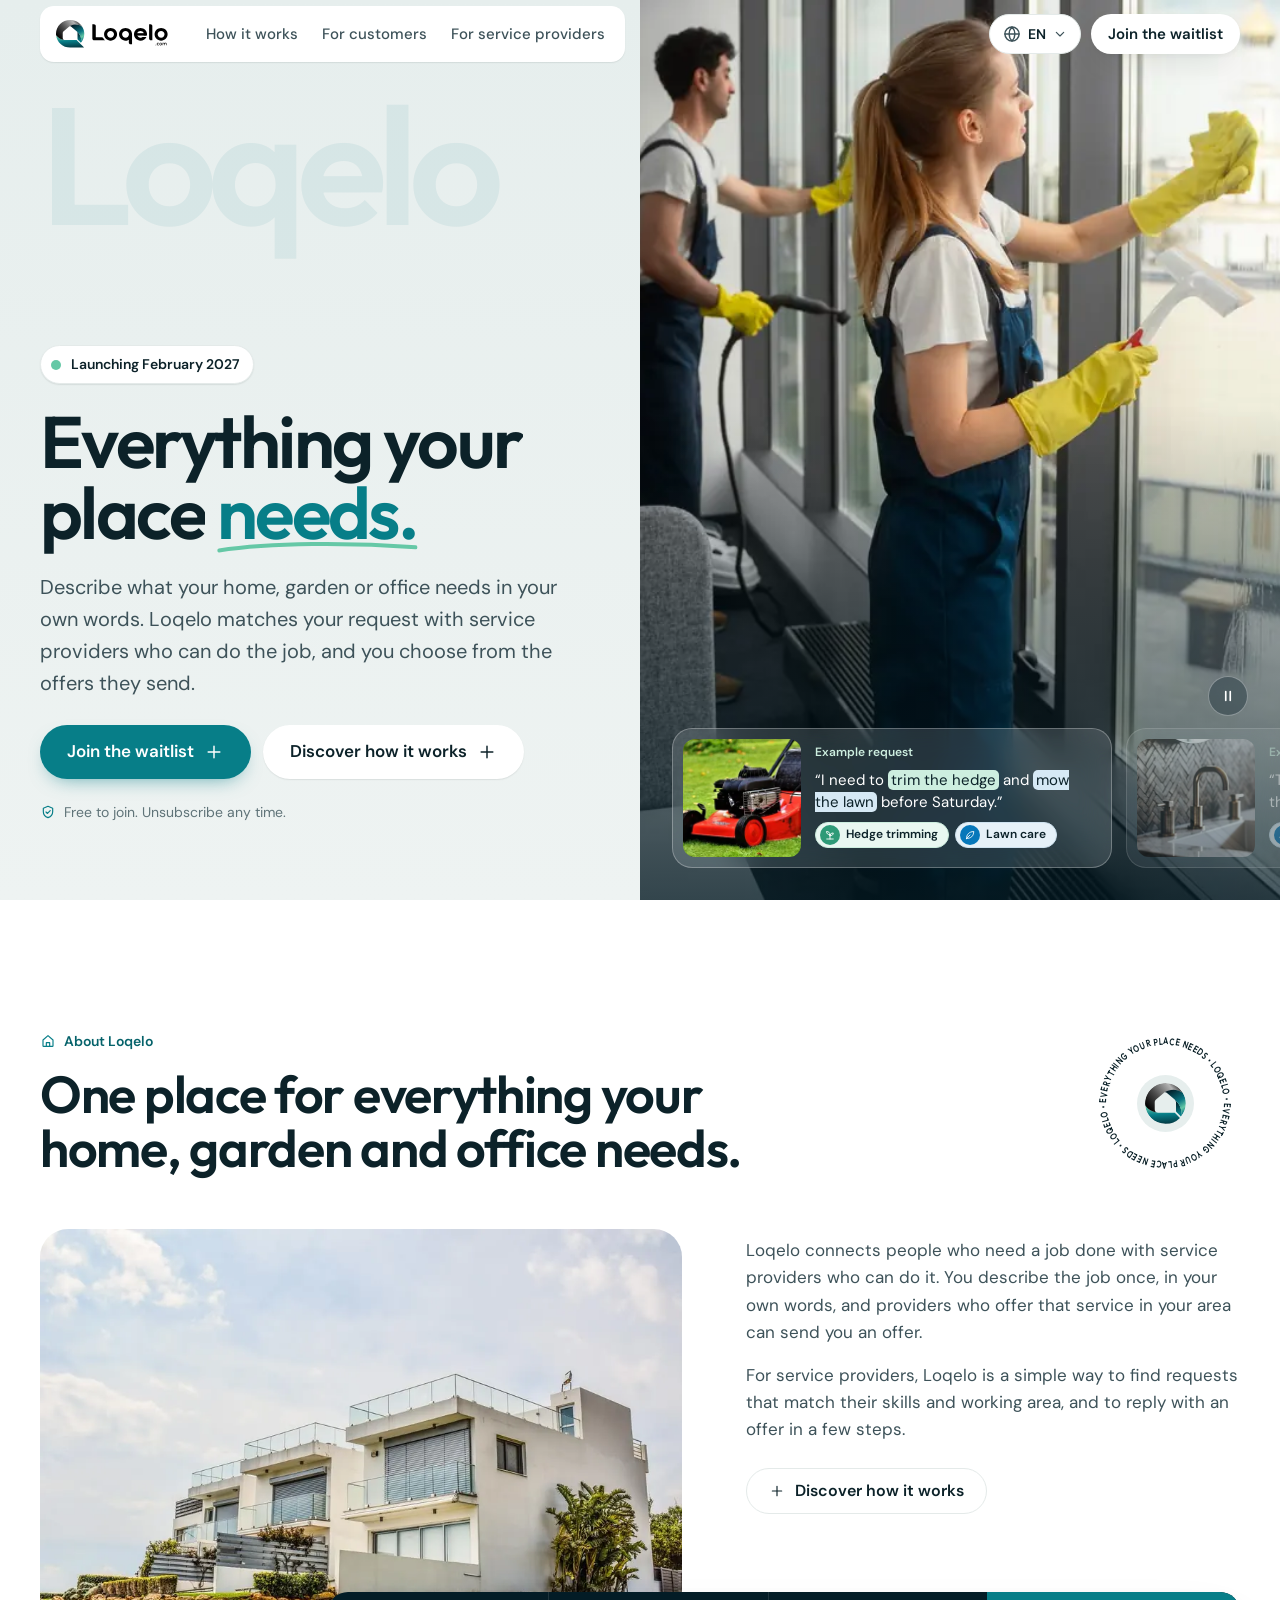
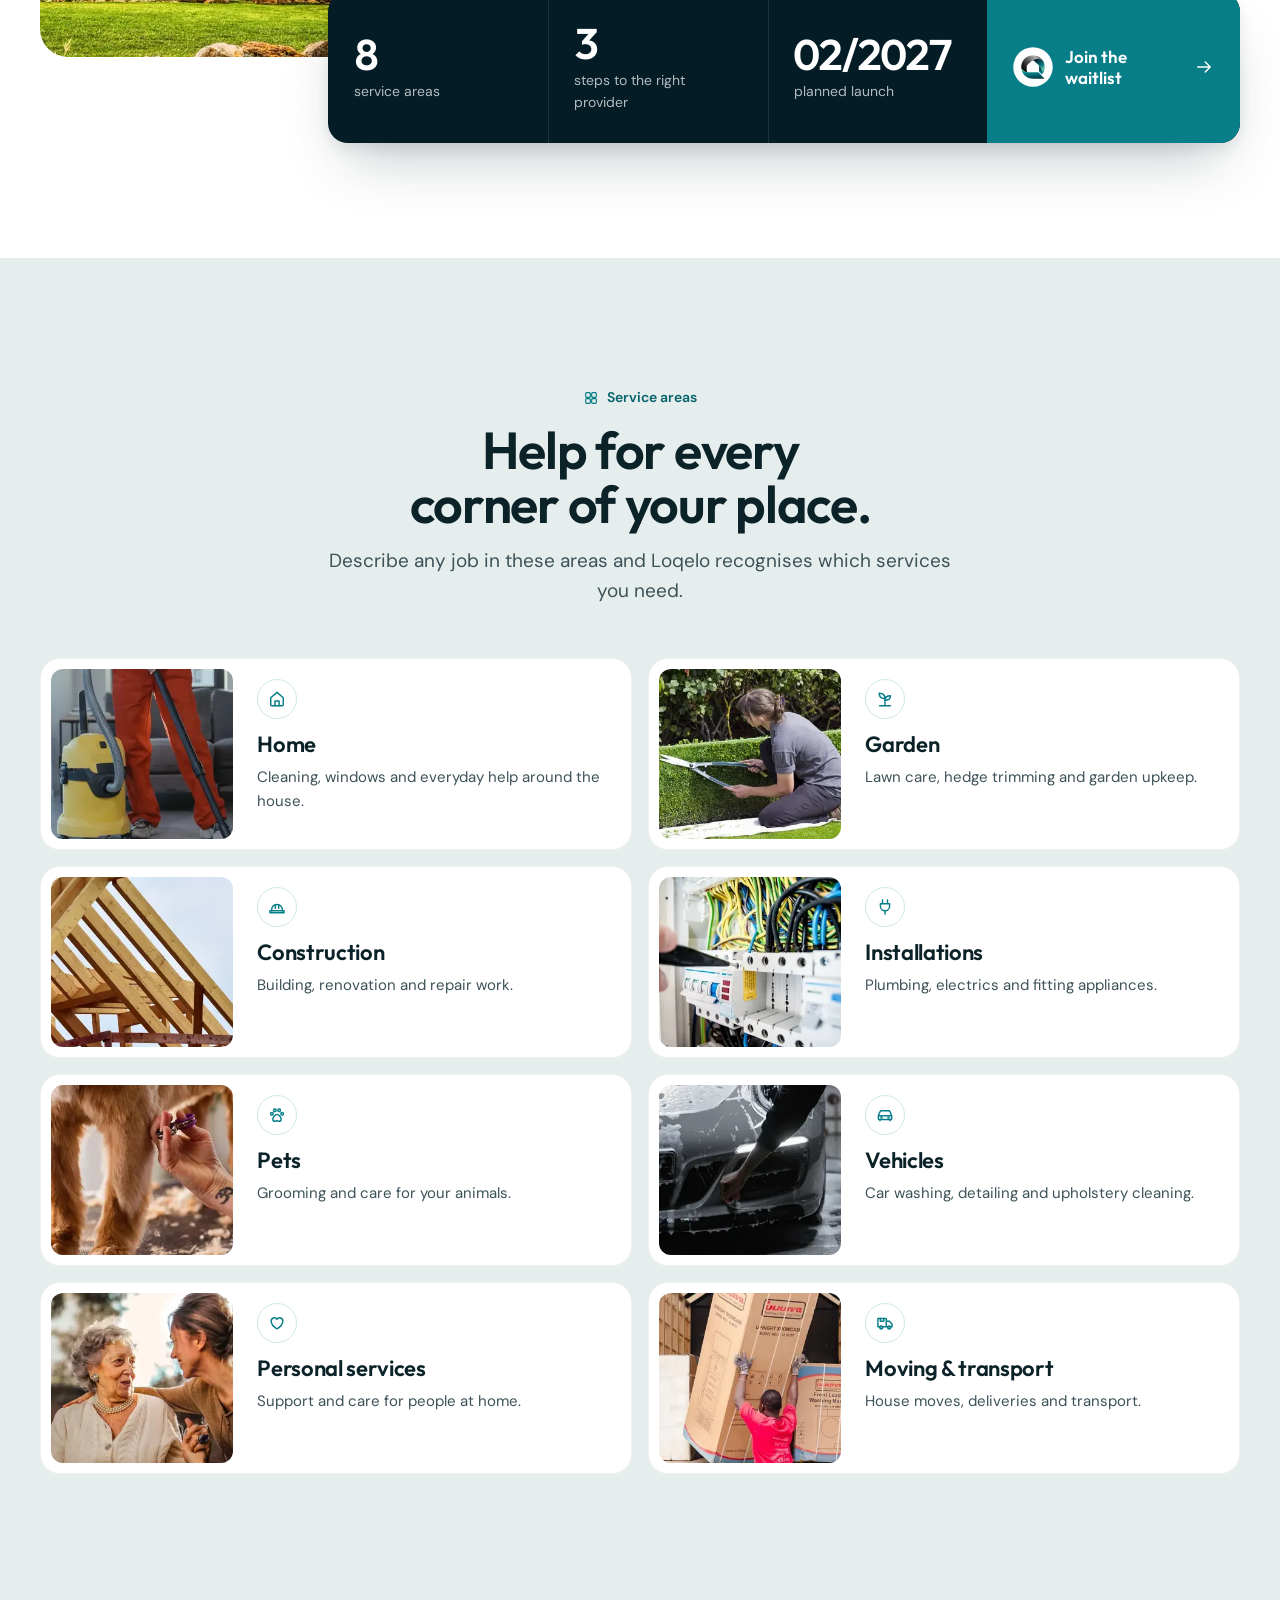
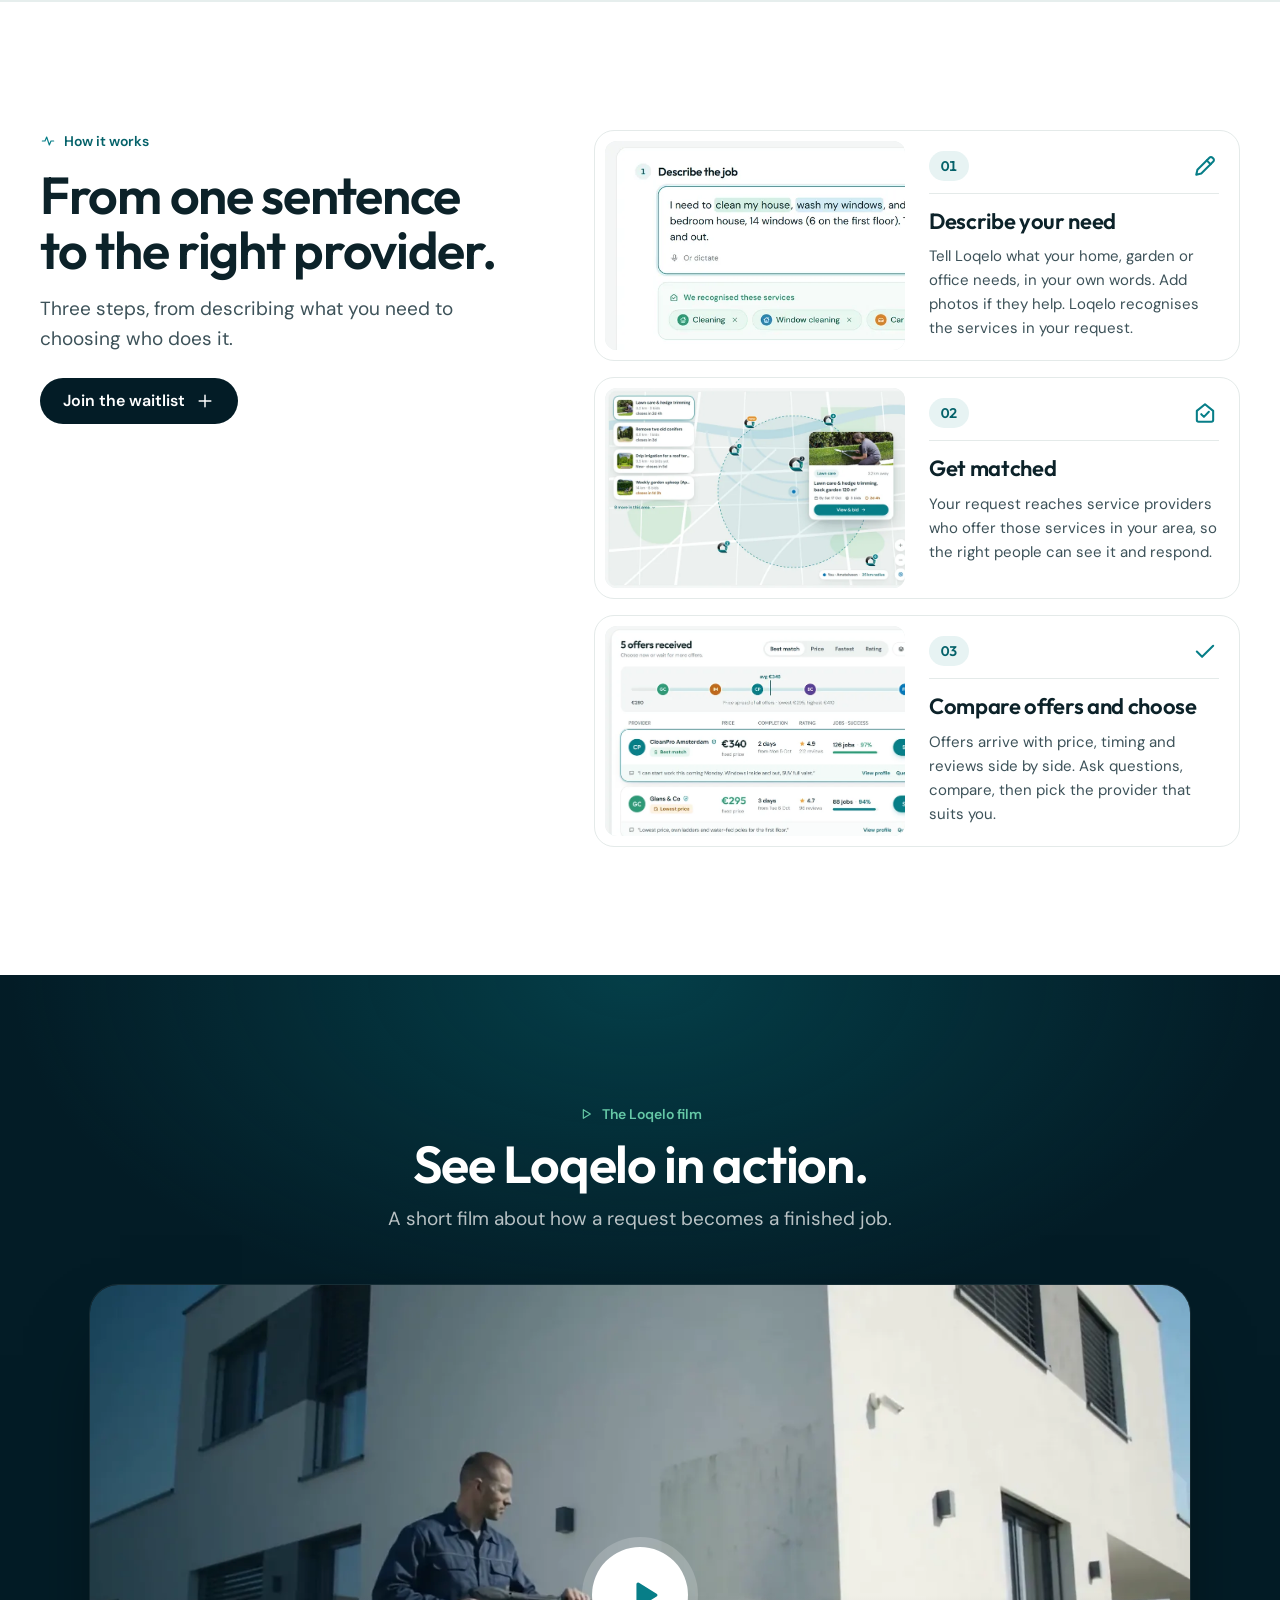
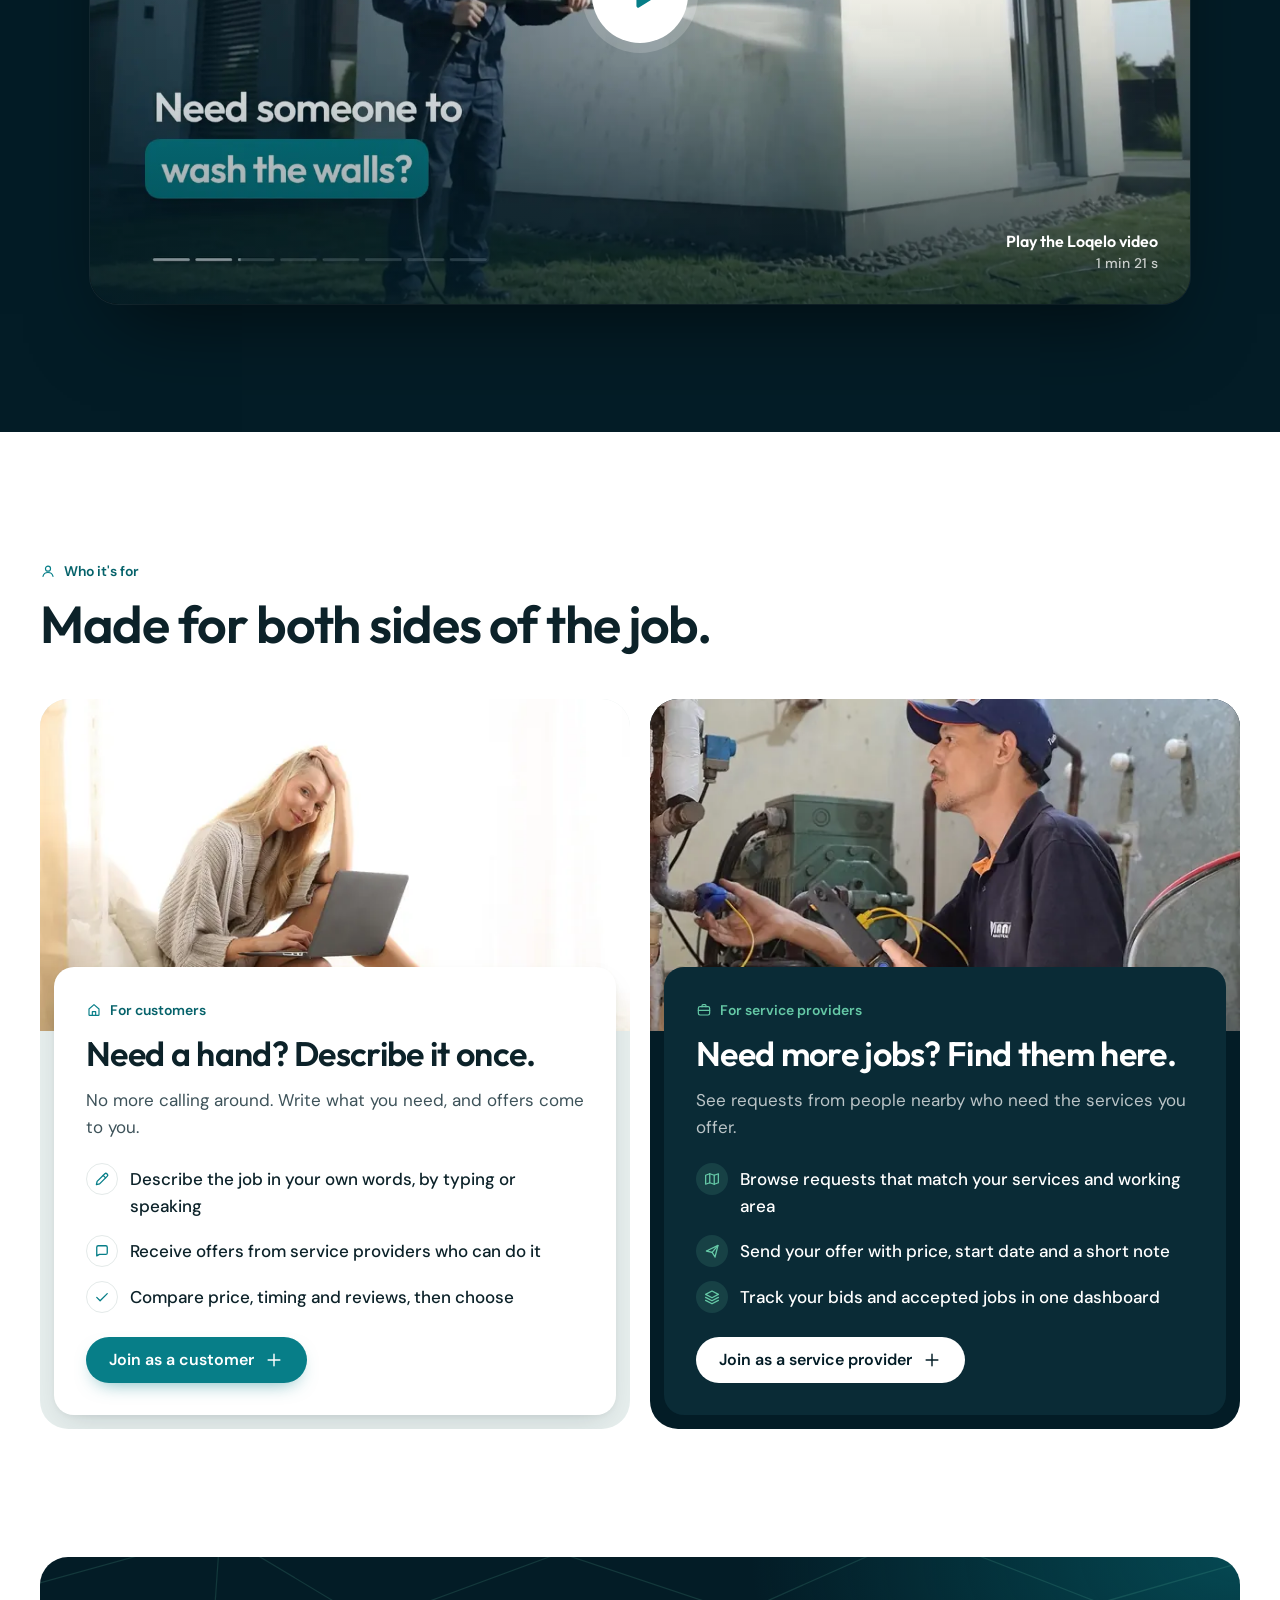
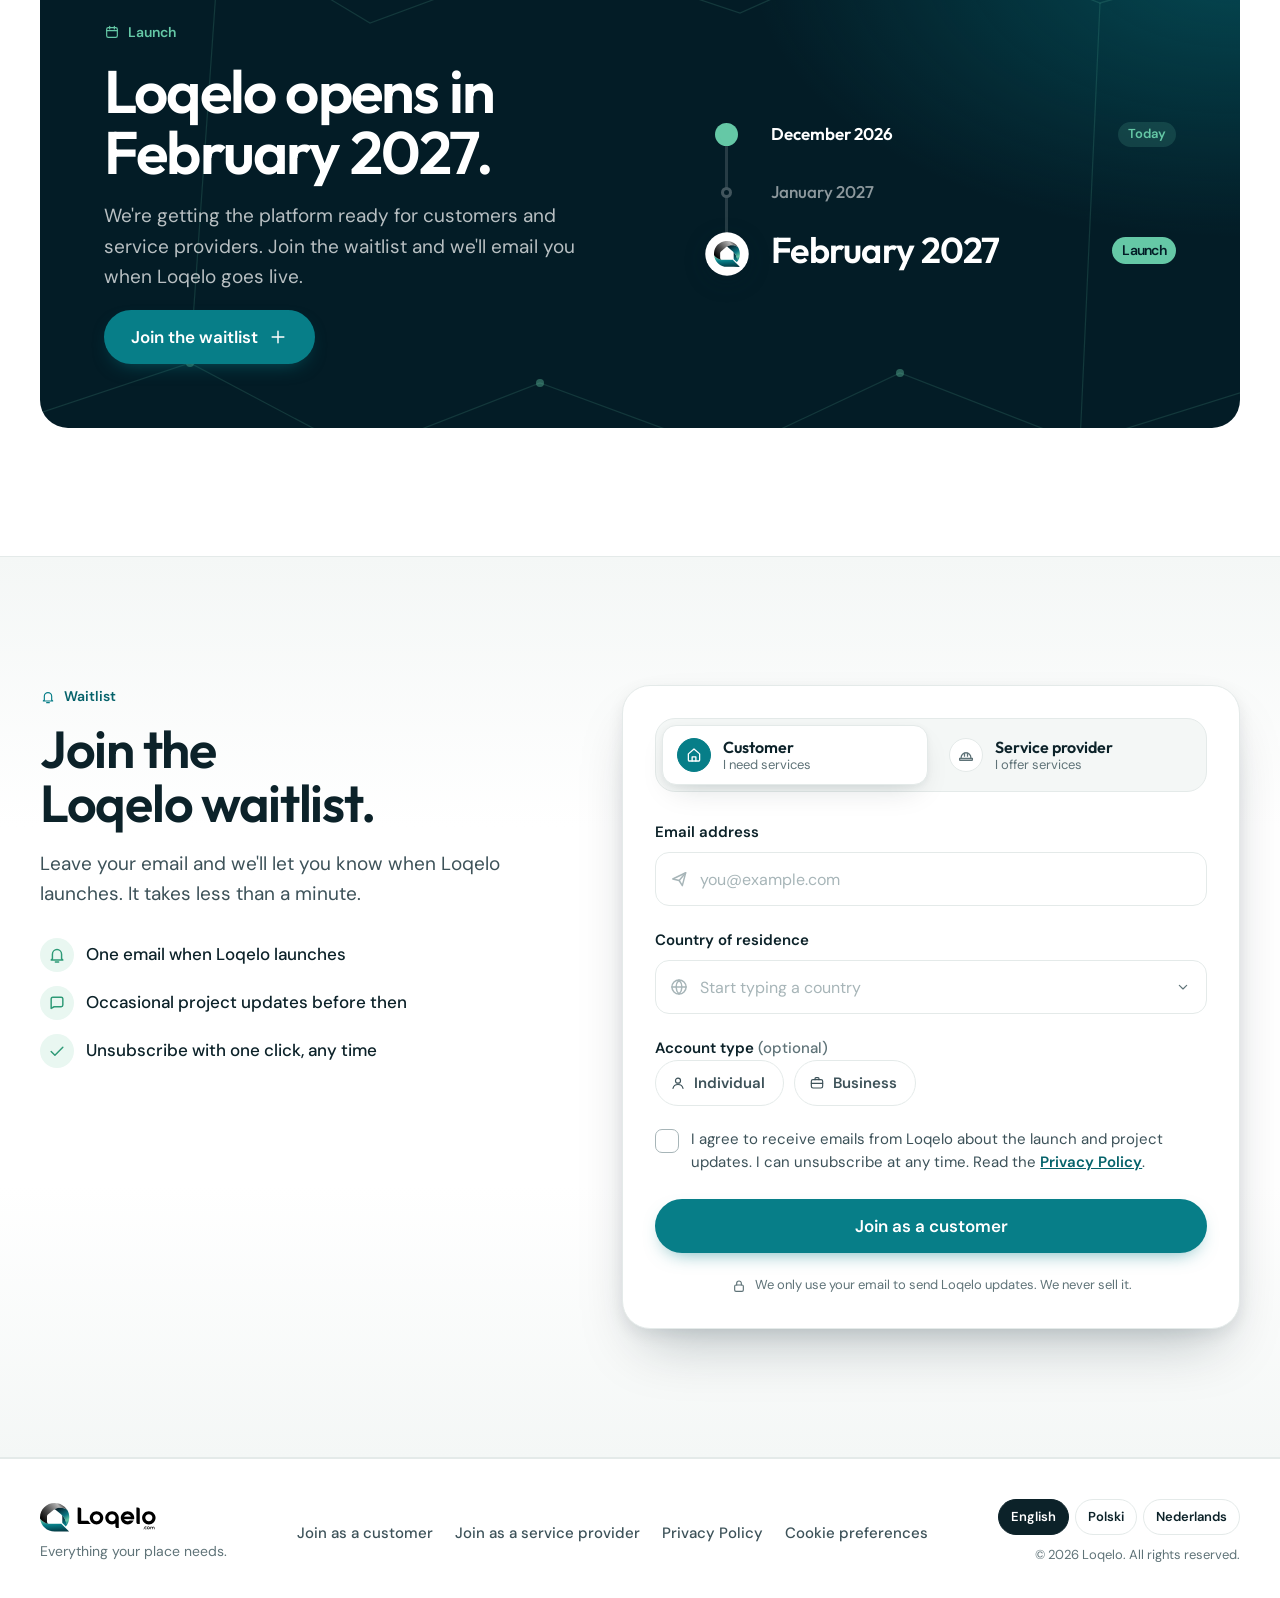
==== v2/index.html @ 809736ed "Add design version 2 (split hero, service cards, step cards) sharing the same form and i18n Co-Autho" ====
<!doctype html>
<html lang="en" dir="ltr" class="v2">
<head>
<meta charset="utf-8">
<meta name="viewport" content="width=device-width, initial-scale=1, viewport-fit=cover">
<title data-i18n="v2.metaTitle">Loqelo – Everything your place needs. Launching February 2027</title>
<meta name="description" content="Loqelo connects people who need services for their home, garden or office with service providers who can do the job. Join the waitlist for the February 2027 launch." data-i18n-attr="content:meta.description">
<link rel="canonical" href="https://loqelo.com/">
<!-- Alternative design (version 2). Remove this noindex line if this version becomes the homepage. -->
<meta name="robots" content="noindex">
<meta name="theme-color" content="#F4F7F6">

<meta property="og:type" content="website">
<meta property="og:site_name" content="Loqelo">
<meta property="og:url" content="https://loqelo.com/">
<meta property="og:title" content="Loqelo – Everything your place needs.">
<meta property="og:description" content="A platform connecting people with service providers for their home, garden and office. Launching February 2027. Join the waitlist.">
<meta property="og:image" content="https://loqelo.com/assets/img/og-image.jpg">
<meta property="og:image:width" content="1200">
<meta property="og:image:height" content="630">
<meta property="og:image:alt" content="Loqelo logo with the tagline Everything your place needs. Launching February 2027.">
<meta name="twitter:card" content="summary_large_image">

<link rel="icon" href="../favicon.ico" sizes="48x48">
<link rel="icon" href="../favicon.svg" type="image/svg+xml">
<link rel="apple-touch-icon" href="../apple-touch-icon.png">
<link rel="manifest" href="../site.webmanifest">

<link rel="preload" href="../assets/fonts/outfit-var.woff2" as="font" type="font/woff2" crossorigin>
<link rel="preload" href="../assets/fonts/dmsans-var.woff2" as="font" type="font/woff2" crossorigin>
<link rel="preload" as="image" href="../assets/img/v2-hero-700.webp" imagesrcset="../assets/img/v2-hero-700.webp 700w, ../assets/img/v2-hero-1100.webp 1100w" imagesizes="(min-width: 1024px) 50vw, 100vw">

<script>
/* Pick the language before first paint so visitors never see a flash of the wrong language. */
(function(){var s=['en','pl','nl'],l=null;try{var q=new URLSearchParams(location.search).get('lang');if(q&&s.indexOf(q)>-1)l=q;if(!l)l=localStorage.getItem('loqelo_lang');}catch(e){}
if(!l||s.indexOf(l)<0){var n=(navigator.languages||[navigator.language||'en']);for(var i=0;i<n.length;i++){var c=(n[i]||'').slice(0,2).toLowerCase();if(s.indexOf(c)>-1){l=c;break;}}}
l=l||'en';document.documentElement.lang=l;document.documentElement.setAttribute('data-lang',l);if(l!=='en')document.documentElement.classList.add('i18n-pending');
document.documentElement.classList.add('js');})();
</script>
<script src="../config.js"></script>
<script>window.LOQELO_CONFIG.base = "../"; window.LOQELO_CONFIG.endpoint = "../api/subscribe.php";</script>
<link rel="stylesheet" href="../assets/css/styles.css">
<link rel="stylesheet" href="../assets/css/v2.css">
<script type="application/ld+json">
{"@context":"https://schema.org","@type":"Organization","name":"Loqelo","url":"https://loqelo.com/","logo":"https://loqelo.com/icon-512.png","slogan":"Everything your place needs."}
</script>
</head>
<body>
<a class="skip" href="#main" data-i18n="a11y.skip">Skip to content</a>

<header class="hdr" id="top">
  <div class="wrap hdr__in">
    <div class="hdr__pill">
    <a aria-label="Loqelo home" class="hdr__logo" href="#top" data-i18n-attr="aria-label:a11y.home">
      <img src="../assets/img/loqelo-logo.svg" width="132" height="34" alt="Loqelo">
    </a>
    <nav class="hdr__nav" aria-label="Main">
      <a href="#how" data-i18n="nav.how">How it works</a>
      <a href="#customers" data-i18n="nav.customers">For customers</a>
      <a href="#providers" data-i18n="nav.providers">For service providers</a>
    </nav>
    </div>
    <div class="hdr__end">
      <div class="lang" data-lang-picker>
        <button aria-label="Language" class="lang__btn" type="button" aria-haspopup="listbox" aria-expanded="false" data-i18n-attr="aria-label:a11y.language">
          <svg class="ic" aria-hidden="true"><use href="#i-globe"/></svg><span class="lang__cur">EN</span><svg class="ic ic--s" aria-hidden="true"><use href="#i-chevDown"/></svg>
        </button>
        <ul class="lang__list" role="listbox" hidden></ul>
      </div>
      <a class="btn btn--primary btn--sm hdr__cta" href="#waitlist" data-cta="header" data-i18n="nav.join">Join the waitlist</a>
      <button aria-label="Open menu" class="hdr__burger" type="button" aria-expanded="false" aria-controls="mnav" data-i18n-attr="aria-label:a11y.menuOpen">
        <span></span><span></span>
      </button>
    </div>
  </div>
  <div class="mnav" id="mnav" hidden>
    <nav class="wrap mnav__in" aria-label="Mobile">
      <a href="#how" data-i18n="nav.how">How it works</a>
      <a href="#customers" data-i18n="nav.customers">For customers</a>
      <a href="#providers" data-i18n="nav.providers">For service providers</a>
      <div class="mnav__lang" data-lang-inline></div>
      <a class="btn btn--primary btn--block" href="#waitlist" data-cta="mobile_menu" data-i18n="nav.join">Join the waitlist</a>
    </nav>
  </div>
</header>


<main id="main">

<!-- ============ HERO (split) ============ -->
<section class="v2hero hero" aria-labelledby="hero-title">
  <div class="v2hero__left">
    <p class="v2hero__mark" aria-hidden="true">Loqelo</p>
    <div class="v2hero__copy hero__copy">
      <p class="badge"><span class="badge__dot" aria-hidden="true"></span><span data-i18n="hero.badge">Launching February 2027</span></p>
      <h1 class="hero__title v2hero__title" id="hero-title"><span data-i18n="hero.titleA">Everything your place</span> <span class="hero__accent"><span data-i18n="hero.titleB">needs.</span><svg class="swash" viewBox="0 0 300 18" preserveAspectRatio="none" aria-hidden="true"><path d="M3 13 C 80 3, 200 3, 297 9"/></svg></span></h1>
      <p class="hero__lead" data-i18n="hero.lead">Describe what your home, garden or office needs in your own words. Loqelo matches your request with service providers who can do the job, and you choose from the offers they send.</p>
      <div class="hero__ctas">
        <a class="btn btn--primary btn--lg" href="#waitlist" data-cta="hero"><span data-i18n="hero.ctaPrimary">Join the waitlist</span><svg class="ic" aria-hidden="true"><use href="#i-plus"/></svg></a>
        <a class="btn btn--white btn--lg" href="#how" data-cta="hero_how"><span data-i18n="hero.ctaSecondary">Discover how it works</span><svg class="ic" aria-hidden="true"><use href="#i-plus"/></svg></a>
      </div>
      <p class="hero__note"><svg class="ic ic--s" aria-hidden="true"><use href="#i-shield"/></svg><span data-i18n="hero.note">Free to join. Unsubscribe any time.</span></p>
    </div>
  </div>
  <div class="v2hero__right">
    <img class="v2hero__photo" src="../assets/img/v2-hero-700.webp" srcset="../assets/img/v2-hero-700.webp 700w, ../assets/img/v2-hero-1100.webp 1100w" sizes="(min-width: 1024px) 50vw, 100vw" width="1100" height="1200" alt="Two service providers cleaning large office windows" data-i18n-attr="alt:hero.photoAlt" fetchpriority="high">
    <div aria-label="Example request" class="v2strip" data-strip aria-roledescription="carousel" data-i18n-attr="aria-label:v2.exampleLabel">
      <div class="v2strip__track" aria-live="off"></div>
    </div>
  </div>
</section>

<!-- ============ ABOUT ============ -->
<section class="v2about" aria-labelledby="about-title">
  <div class="wrap">
    <div class="v2about__head">
      <div>
        <p class="tag"><svg class="ic ic--s" aria-hidden="true"><use href="#i-house"/></svg><span data-i18n="v2.aboutTag">About Loqelo</span></p>
        <h2 class="h2" id="about-title" data-i18n="v2.aboutTitle">One place for everything your home, garden and office needs.</h2>
      </div>
      <div class="seal" aria-hidden="true">
        <svg class="seal__ring" viewBox="0 0 200 200"><defs><path id="sealPath" d="M100,100 m-78,0 a78,78 0 1,1 156,0 a78,78 0 1,1 -156,0"/></defs><text><textPath href="#sealPath" class="seal__text" data-seal></textPath></text></svg>
        <img class="seal__mark" src="../assets/img/loqelo-icon.svg" width="64" height="64" alt="">
      </div>
    </div>
    <div class="v2about__grid">
      <figure class="v2about__photo">
        <img src="../assets/img/v2-house-600.webp" srcset="../assets/img/v2-house-600.webp 600w, ../assets/img/v2-house-900.webp 900w" sizes="(min-width: 1024px) 640px, 92vw" width="900" height="600" loading="lazy" decoding="async" alt="A modern white house with a large green lawn" data-i18n-attr="alt:v2.photoAlt">
      </figure>
      <div class="v2about__text">
        <p data-i18n="v2.aboutP1">Loqelo connects people who need a job done with service providers who can do it. You describe the job once, in your own words, and providers who offer that service in your area can send you an offer.</p>
        <p data-i18n="v2.aboutP2">For service providers, Loqelo is a simple way to find requests that match their skills and working area, and to reply with an offer in a few steps.</p>
        <a class="btn btn--outline" href="#how" data-cta="about_how"><svg class="ic ic--s" aria-hidden="true"><use href="#i-plus"/></svg><span data-i18n="hero.ctaSecondary">Discover how it works</span></a>
      </div>
      <div class="facts">
        <div class="fact"><p class="fact__n" data-i18n="v2.f1n">8</p><p class="fact__l" data-i18n="v2.f1">service areas</p></div>
        <div class="fact"><p class="fact__n" data-i18n="v2.f2n">3</p><p class="fact__l" data-i18n="v2.f2">steps to the right provider</p></div>
        <div class="fact"><p class="fact__n" data-i18n="v2.f3n">02/2027</p><p class="fact__l" data-i18n="v2.f3">planned launch</p></div>
        <a class="fact fact--cta" href="#waitlist" data-cta="facts"><img src="../assets/img/pin.svg" width="40" height="40" alt=""><span data-i18n="v2.fCta">Join the waitlist</span><svg class="ic" aria-hidden="true"><use href="#i-arrowRight"/></svg></a>
      </div>
    </div>
  </div>
</section>

<!-- ============ SERVICE AREAS ============ -->
<section class="v2svc" aria-labelledby="svc-title">
  <div class="wrap">
    <div class="v2svc__head">
      <p class="tag"><svg class="ic ic--s" aria-hidden="true"><use href="#i-grid"/></svg><span data-i18n="v2.svcTag">Service areas</span></p>
      <h2 class="h2" id="svc-title" data-i18n="v2.svcTitle">Help for every corner of your place.</h2>
      <p class="lead" data-i18n="v2.svcLead">Describe any job in these areas and Loqelo recognises which services you need.</p>
    </div>
    <ul class="v2svc__grid" role="list">
      <li class="svccard"><img src="../assets/img/cat-home-300.webp" width="300" height="378" loading="lazy" decoding="async" alt=""><div class="svccard__body"><span class="svccard__ic"><svg class="ic" aria-hidden="true"><use href="#i-house"/></svg></span><h3 class="h3" data-i18n="cats.home">Home</h3><p data-i18n="v2.svc.home">Cleaning, windows and everyday help around the house.</p></div></li>
      <li class="svccard"><img src="../assets/img/cat-garden-300.webp" width="300" height="378" loading="lazy" decoding="async" alt=""><div class="svccard__body"><span class="svccard__ic"><svg class="ic" aria-hidden="true"><use href="#i-sprout"/></svg></span><h3 class="h3" data-i18n="cats.garden">Garden</h3><p data-i18n="v2.svc.garden">Lawn care, hedge trimming and garden upkeep.</p></div></li>
      <li class="svccard"><img src="../assets/img/cat-build-300.webp" width="300" height="378" loading="lazy" decoding="async" alt=""><div class="svccard__body"><span class="svccard__ic"><svg class="ic" aria-hidden="true"><use href="#i-helmet"/></svg></span><h3 class="h3" data-i18n="cats.construction">Construction</h3><p data-i18n="v2.svc.construction">Building, renovation and repair work.</p></div></li>
      <li class="svccard"><img src="../assets/img/cat-inst-300.webp" width="300" height="378" loading="lazy" decoding="async" alt=""><div class="svccard__body"><span class="svccard__ic"><svg class="ic" aria-hidden="true"><use href="#i-plug"/></svg></span><h3 class="h3" data-i18n="cats.installations">Installations</h3><p data-i18n="v2.svc.installations">Plumbing, electrics and fitting appliances.</p></div></li>
      <li class="svccard"><img src="../assets/img/cat-pets-300.webp" width="300" height="378" loading="lazy" decoding="async" alt=""><div class="svccard__body"><span class="svccard__ic"><svg class="ic" aria-hidden="true"><use href="#i-paw"/></svg></span><h3 class="h3" data-i18n="cats.pets">Pets</h3><p data-i18n="v2.svc.pets">Grooming and care for your animals.</p></div></li>
      <li class="svccard"><img src="../assets/img/cat-vehicles-300.webp" width="300" height="378" loading="lazy" decoding="async" alt=""><div class="svccard__body"><span class="svccard__ic"><svg class="ic" aria-hidden="true"><use href="#i-car"/></svg></span><h3 class="h3" data-i18n="cats.vehicles">Vehicles</h3><p data-i18n="v2.svc.vehicles">Car washing, detailing and upholstery cleaning.</p></div></li>
      <li class="svccard"><img src="../assets/img/cat-care-300.webp" width="300" height="378" loading="lazy" decoding="async" alt=""><div class="svccard__body"><span class="svccard__ic"><svg class="ic" aria-hidden="true"><use href="#i-care"/></svg></span><h3 class="h3" data-i18n="cats.personal">Personal services</h3><p data-i18n="v2.svc.personal">Support and care for people at home.</p></div></li>
      <li class="svccard"><img src="../assets/img/cat-moving-300.webp" width="300" height="378" loading="lazy" decoding="async" alt=""><div class="svccard__body"><span class="svccard__ic"><svg class="ic" aria-hidden="true"><use href="#i-boxtruck"/></svg></span><h3 class="h3" data-i18n="cats.moving">Moving &amp; transport</h3><p data-i18n="v2.svc.moving">House moves, deliveries and transport.</p></div></li>
    </ul>
  </div>
</section>

<!-- ============ HOW IT WORKS ============ -->
<section class="v2how" id="how" aria-labelledby="how-title">
  <div class="wrap v2how__grid">
    <div class="v2how__intro">
      <p class="tag"><svg class="ic ic--s" aria-hidden="true"><use href="#i-activity"/></svg><span data-i18n="v2.howTag">How it works</span></p>
      <h2 class="h2" id="how-title" data-i18n="how.title">From one sentence to the right provider.</h2>
      <p class="lead" data-i18n="how.lead">Three steps, from describing what you need to choosing who does it.</p>
      <a class="btn btn--dark" href="#waitlist" data-cta="how"><span data-i18n="nav.join">Join the waitlist</span><svg class="ic" aria-hidden="true"><use href="#i-plus"/></svg></a>
    </div>
    <ol class="v2steps" role="list">
      <li class="v2step">
        <figure class="v2step__shot"><img src="../assets/img/step-describe-800.webp" width="800" height="346" loading="lazy" decoding="async" alt="Loqelo job form with a typed request and the recognised services: cleaning, window cleaning and car washing" data-i18n-attr="alt:how.s1alt"></figure>
        <div class="v2step__body">
          <div class="v2step__top"><span class="v2step__num" aria-hidden="true">01</span><svg class="ic v2step__ic" aria-hidden="true"><use href="#i-edit"/></svg></div>
          <h3 class="h3"><span class="vh"><span data-i18n="how.stepLabel">Step</span> 1: </span><span data-i18n="how.s1t">Describe your need</span></h3>
          <p data-i18n="how.s1d">Tell Loqelo what your home, garden or office needs, in your own words. Add photos if they help. Loqelo recognises the services in your request.</p>
        </div>
      </li>
      <li class="v2step">
        <figure class="v2step__shot"><img src="../assets/img/step-match-800.webp" width="800" height="508" loading="lazy" decoding="async" alt="Loqelo provider view with a map of nearby requests matching their services" data-i18n-attr="alt:how.s2alt"></figure>
        <div class="v2step__body">
          <div class="v2step__top"><span class="v2step__num" aria-hidden="true">02</span><svg class="ic v2step__ic" aria-hidden="true"><use href="#i-match"/></svg></div>
          <h3 class="h3"><span class="vh"><span data-i18n="how.stepLabel">Step</span> 2: </span><span data-i18n="how.s2t">Get matched</span></h3>
          <p data-i18n="how.s2d">Your request reaches service providers who offer those services in your area, so the right people can see it and respond.</p>
        </div>
      </li>
      <li class="v2step">
        <figure class="v2step__shot"><img src="../assets/img/step-offers-800.webp" width="800" height="497" loading="lazy" decoding="async" alt="Loqelo offers screen comparing five offers with a price range chart" data-i18n-attr="alt:how.s3alt"></figure>
        <div class="v2step__body">
          <div class="v2step__top"><span class="v2step__num" aria-hidden="true">03</span><svg class="ic v2step__ic" aria-hidden="true"><use href="#i-check"/></svg></div>
          <h3 class="h3"><span class="vh"><span data-i18n="how.stepLabel">Step</span> 3: </span><span data-i18n="how.s3t">Compare offers and choose</span></h3>
          <p data-i18n="how.s3d">Offers arrive with price, timing and reviews side by side. Ask questions, compare, then pick the provider that suits you.</p>
        </div>
      </li>
    </ol>
  </div>
</section>

<!-- ============ FILM ============ -->
<section class="v2film film" id="film" aria-labelledby="film-title">
  <div class="wrap film__in">
    <div class="film__head">
      <p class="tag tag--light"><svg class="ic ic--s" aria-hidden="true"><use href="#i-play"/></svg><span data-i18n="v2.filmTag">The Loqelo film</span></p>
      <h2 class="h2" id="film-title" data-i18n="video.title">See Loqelo in action.</h2>
      <p class="lead" data-i18n="video.lead">A short film about how a request becomes a finished job.</p>
    </div>
    <div class="player" data-player>
      <img class="player__poster" src="../assets/video/poster-800.webp" srcset="../assets/video/poster-800.webp 800w, ../assets/video/poster-1600.webp 1600w" sizes="(min-width: 1200px) 1100px, 94vw" width="1600" height="900" loading="lazy" decoding="async" alt="A man pressure-washing the wall of a modern house, with the caption: Need someone to wash the walls?" data-i18n-attr="alt:video.posterAlt">
      <button class="player__play" type="button">
        <span class="player__btn"><svg viewBox="0 0 24 24" aria-hidden="true"><path d="M8 5.5v13a1 1 0 0 0 1.5.86l10.5-6.5a1 1 0 0 0 0-1.72L9.5 4.64A1 1 0 0 0 8 5.5z"/></svg></span>
        <span class="player__meta"><span data-i18n="video.play">Play the Loqelo video</span><span class="player__dur" data-i18n="video.duration">1 min 21 s</span></span>
      </button>
    </div>
  </div>
</section>

<!-- ============ AUDIENCES ============ -->
<section class="v2aud" aria-labelledby="aud-title">
  <div class="wrap">
    <div class="v2aud__head">
      <p class="tag"><svg class="ic ic--s" aria-hidden="true"><use href="#i-user"/></svg><span data-i18n="v2.audTag">Who it's for</span></p>
      <h2 class="h2" id="aud-title" data-i18n="v2.audTitle">Made for both sides of the job.</h2>
    </div>
    <div class="v2aud__grid">
      <article class="audcard" id="customers" aria-labelledby="cust-title">
        <figure class="audcard__photo"><img src="../assets/img/v2-cust-640.webp" srcset="../assets/img/v2-cust-640.webp 640w, ../assets/img/v2-cust-1100.webp 1100w" sizes="(min-width: 1024px) 600px, 92vw" width="1100" height="733" loading="lazy" decoding="async" alt="A woman relaxing at home with a laptop" data-i18n-attr="alt:v2.custPhotoAlt"></figure>
        <div class="audcard__body">
          <p class="tag"><svg class="ic ic--s" aria-hidden="true"><use href="#i-house"/></svg><span data-i18n="aud.custEyebrow">For customers</span></p>
          <h3 class="audcard__title" id="cust-title" data-i18n="aud.custTitle">Need a hand? Describe it once.</h3>
          <p class="audcard__lead" data-i18n="aud.custLead">No more calling around. Write what you need, and offers come to you.</p>
          <ul class="ticks" role="list">
            <li><svg class="ic" aria-hidden="true"><use href="#i-edit"/></svg><span data-i18n="aud.cust1">Describe the job in your own words, by typing or speaking</span></li>
            <li><svg class="ic" aria-hidden="true"><use href="#i-message"/></svg><span data-i18n="aud.cust2">Receive offers from service providers who can do it</span></li>
            <li><svg class="ic" aria-hidden="true"><use href="#i-check"/></svg><span data-i18n="aud.cust3">Compare price, timing and reviews, then choose</span></li>
          </ul>
          <a class="btn btn--primary" href="#waitlist" data-cta="panel_customer" data-audience="customer"><span data-i18n="aud.custCta">Join as a customer</span><svg class="ic" aria-hidden="true"><use href="#i-plus"/></svg></a>
        </div>
      </article>
      <article class="audcard audcard--dark" id="providers" aria-labelledby="prov-title">
        <figure class="audcard__photo"><img src="../assets/img/v2-pro-640.webp" srcset="../assets/img/v2-pro-640.webp 640w, ../assets/img/v2-pro-1100.webp 1100w" sizes="(min-width: 1024px) 600px, 92vw" width="1100" height="620" loading="lazy" decoding="async" alt="A technician servicing equipment" data-i18n-attr="alt:v2.provPhotoAlt"></figure>
        <div class="audcard__body">
          <p class="tag tag--light"><svg class="ic ic--s" aria-hidden="true"><use href="#i-briefcase"/></svg><span data-i18n="aud.provEyebrow">For service providers</span></p>
          <h3 class="audcard__title" id="prov-title" data-i18n="aud.provTitle">Need more jobs? Find them here.</h3>
          <p class="audcard__lead" data-i18n="aud.provLead">See requests from people nearby who need the services you offer.</p>
          <ul class="ticks" role="list">
            <li><svg class="ic" aria-hidden="true"><use href="#i-map"/></svg><span data-i18n="aud.prov1">Browse requests that match your services and working area</span></li>
            <li><svg class="ic" aria-hidden="true"><use href="#i-send"/></svg><span data-i18n="aud.prov2">Send your offer with price, start date and a short note</span></li>
            <li><svg class="ic" aria-hidden="true"><use href="#i-layers"/></svg><span data-i18n="aud.prov3">Track your bids and accepted jobs in one dashboard</span></li>
          </ul>
          <a class="btn btn--light" href="#waitlist" data-cta="panel_provider" data-audience="provider"><span data-i18n="aud.provCta">Join as a service provider</span><svg class="ic" aria-hidden="true"><use href="#i-plus"/></svg></a>
        </div>
      </article>
    </div>
  </div>
</section>

<!-- ============ LAUNCH ============ -->
<section class="v2launch" aria-labelledby="launch-title">
  <div class="wrap">
    <div class="v2launch__box">
      <svg class="net net--film" aria-hidden="true" viewBox="0 0 1200 600" preserveAspectRatio="xMidYMid slice">
        <g class="net__lines"><path d="M0 90 L180 40 L330 130 L520 60 L700 120 L880 40 L1060 110 L1200 70"/><path d="M0 520 L150 470 L320 560 L500 490 L690 560 L860 480 L1040 550 L1200 500"/><path d="M180 40 L150 470"/><path d="M1060 110 L1040 550"/></g>
        <g class="net__dots"><circle cx="180" cy="40" r="4"/><circle cx="520" cy="60" r="4"/><circle cx="880" cy="40" r="4"/><circle cx="150" cy="470" r="4"/><circle cx="500" cy="490" r="4"/><circle cx="860" cy="480" r="4"/></g>
      </svg>
      <div class="v2launch__copy">
        <p class="tag tag--light"><svg class="ic ic--s" aria-hidden="true"><use href="#i-calendar"/></svg><span data-i18n="v2.launchTag">Launch</span></p>
        <h2 class="launch__title" id="launch-title" data-i18n="launch.title">Loqelo opens in February 2027.</h2>
        <p class="lead" data-i18n="launch.lead">We're getting the platform ready for customers and service providers. Join the waitlist and we'll email you when Loqelo goes live.</p>
        <a class="btn btn--primary btn--lg" href="#waitlist" data-cta="launch"><span data-i18n="launch.cta">Join the waitlist</span><svg class="ic" aria-hidden="true"><use href="#i-plus"/></svg></a>
      </div>
      <div class="timeline" data-timeline aria-hidden="true">
        <div class="timeline__track"><span class="timeline__fill"></span></div>
        <ol class="timeline__months"></ol>
      </div>
    </div>
  </div>
</section>

<!-- ============ WAITLIST ============ -->
<section class="wl" id="waitlist" aria-labelledby="wl-title">
  <div class="wrap wl__grid">
    <div class="wl__copy">
      <p class="tag"><svg class="ic ic--s" aria-hidden="true"><use href="#i-bell"/></svg><span data-i18n="v2.wlTag">Waitlist</span></p>
      <h2 class="h2" id="wl-title" data-i18n="form.title">Join the Loqelo waitlist.</h2>
      <p class="lead" data-i18n="form.lead">Leave your email and we'll let you know when Loqelo launches. It takes less than a minute.</p>
      <ul class="wl__points" role="list">
        <li><svg class="ic" aria-hidden="true"><use href="#i-bell"/></svg><span data-i18n="form.point1">One email when Loqelo launches</span></li>
        <li><svg class="ic" aria-hidden="true"><use href="#i-message"/></svg><span data-i18n="form.point2">Occasional project updates before then</span></li>
        <li><svg class="ic" aria-hidden="true"><use href="#i-check"/></svg><span data-i18n="form.point3">Unsubscribe with one click, any time</span></li>
      </ul>
    </div>

    <div class="card wl__card">
      <div aria-label="I'm joining as" class="seg" role="tablist" data-i18n-attr="aria-label:form.tabsLabel">
        <span class="seg__ind" aria-hidden="true"></span>
        <button class="seg__btn" role="tab" id="tab-customer" aria-controls="wl-panel" aria-selected="true" data-aud="customer" type="button">
          <svg class="ic" aria-hidden="true"><use href="#i-house"/></svg>
          <span><strong data-i18n="form.tabCustomer">Customer</strong><small data-i18n="form.tabCustomerSub">I need services</small></span>
        </button>
        <button class="seg__btn" role="tab" id="tab-provider" aria-controls="wl-panel" aria-selected="false" tabindex="-1" data-aud="provider" type="button">
          <svg class="ic" aria-hidden="true"><use href="#i-helmet"/></svg>
          <span><strong data-i18n="form.tabProvider">Service provider</strong><small data-i18n="form.tabProviderSub">I offer services</small></span>
        </button>
      </div>

      <div class="wl__panel" id="wl-panel" role="tabpanel" aria-labelledby="tab-customer">
      <form class="form" id="wl-form" novalidate data-audience="customer">
        <div class="form__alert" role="alert" hidden></div>

        <div class="field">
          <label class="field__lbl" for="f-email"><span data-i18n="form.email">Email address</span></label>
          <div class="field__ctl">
            <svg class="ic field__ic" aria-hidden="true"><use href="#i-send"/></svg>
            <input placeholder="you@example.com" id="f-email" name="email" type="email" inputmode="email" autocomplete="email" autocapitalize="off" spellcheck="false" required aria-describedby="f-email-err" data-i18n-attr="placeholder:form.emailPh" maxlength="254">
          </div>
          <p class="field__err" id="f-email-err" hidden></p>
        </div>

        <div class="field">
          <label class="field__lbl" for="f-country" id="f-country-lbl"><span data-i18n="form.countryCustomer" data-country-label>Country of residence</span></label>
          <div class="field__ctl combo" data-combo>
            <svg class="ic field__ic" aria-hidden="true"><use href="#i-globe"/></svg>
            <input placeholder="Start typing a country" id="f-country" type="text" role="combobox" aria-autocomplete="list" aria-expanded="false" aria-controls="f-country-list" autocomplete="off" required aria-describedby="f-country-err" data-i18n-attr="placeholder:form.countryPh">
            <input type="hidden" name="country" value="">
            <svg class="ic ic--s combo__chev" aria-hidden="true"><use href="#i-chevDown"/></svg>
            <ul class="combo__list" id="f-country-list" role="listbox" aria-labelledby="f-country-lbl" hidden></ul>
          </div>
          <p class="field__err" id="f-country-err" hidden></p>
        </div>

        <fieldset class="field field--set">
          <legend class="field__lbl"><span data-i18n="form.accountType">Account type</span> <span class="field__opt">(<span data-i18n="form.optional">optional</span>)</span></legend>
          <div class="chips">
            <label class="chip"><input type="radio" name="account_type" value="individual"><svg class="ic ic--s" aria-hidden="true"><use href="#i-user"/></svg><span data-i18n="form.individual">Individual</span></label>
            <label class="chip"><input type="radio" name="account_type" value="business"><svg class="ic ic--s" aria-hidden="true"><use href="#i-briefcase"/></svg><span data-i18n="form.business">Business</span></label>
          </div>
        </fieldset>

        <div class="field field--consent">
          <label class="consent">
            <input type="checkbox" name="consent" value="yes" required aria-describedby="f-consent-err">
            <span class="consent__box" aria-hidden="true"><svg viewBox="0 0 24 24"><path d="M5 12.5l4.5 4.5L19 7.5"/></svg></span>
            <span class="consent__txt" data-i18n-html="form.consent">I agree to receive emails from Loqelo about the launch and project updates. I can unsubscribe at any time. Read the <a href="privacy.html">Privacy Policy</a>.</span>
          </label>
          <p class="field__err" id="f-consent-err" hidden></p>
        </div>

        <!-- Spam protection: humans never see or fill this field. -->
        <div class="hp" aria-hidden="true">
          <label for="f-website">Website</label>
          <input id="f-website" type="text" name="website" tabindex="-1" autocomplete="off">
        </div>
        <input type="hidden" name="ts" value="">
        <div class="turnstile" data-turnstile></div>

        <button class="btn btn--primary btn--lg btn--block form__submit" type="submit">
          <span class="spin" aria-hidden="true"></span>
          <span class="form__submit-lbl" data-i18n="form.submitCustomer">Join as a customer</span>
        </button>
        <p class="form__note"><svg class="ic ic--s" aria-hidden="true"><use href="#i-lock"/></svg><span data-i18n="form.privacyNote">We only use your email to send Loqelo updates. We never sell it.</span></p>
      </form>

      <div class="done" hidden tabindex="-1">
        <span class="done__ic"><svg viewBox="0 0 24 24" aria-hidden="true"><path d="M5 12.5l4.5 4.5L19 7.5"/></svg></span>
        <h3 class="done__title"></h3>
        <p class="done__msg"></p>
        <p class="done__preview" hidden><svg class="ic ic--s" aria-hidden="true"><use href="#i-question"/></svg><span data-i18n="form.preview">Demo mode: this form didn't send anything. On the live site, this step adds you to the waitlist.</span></p>
        <div class="done__actions">
          <button class="btn btn--soft" type="button" data-again data-i18n="form.again">Register another email</button>
          <button class="link" type="button" data-cross></button>
        </div>
      </div>
      </div>
    </div>
  </div>
</section>

</main>

<footer class="ftr">
  <div class="wrap ftr__in">
    <div class="ftr__brand">
      <img src="../assets/img/loqelo-logo.svg" width="116" height="30" alt="Loqelo" loading="lazy">
      <p data-i18n="footer.tagline">Everything your place needs.</p>
    </div>
    <nav class="ftr__nav" aria-label="Footer">
      <a href="#waitlist" data-audience="customer" data-cta="footer_customer" data-i18n="aud.custCta">Join as a customer</a>
      <a href="#waitlist" data-audience="provider" data-cta="footer_provider" data-i18n="aud.provCta">Join as a service provider</a>
      <a href="../privacy.html" data-i18n="footer.privacy">Privacy Policy</a>
      <button type="button" class="link" data-cookie-prefs data-i18n="footer.cookies">Cookie preferences</button>
    </nav>
    <div class="ftr__end">
      <div class="ftr__lang" data-lang-inline></div>
      <p class="ftr__copy">© <span data-year>2026</span> Loqelo. <span data-i18n="footer.rights">All rights reserved.</span></p>
    </div>
  </div>
</footer>

<!-- Cookie consent -->
<div class="cookie" role="dialog" aria-modal="false" aria-labelledby="cookie-title" hidden>
  <p class="cookie__title" id="cookie-title" data-i18n="cookie.title">Cookies and analytics</p>
  <p class="cookie__text"><span data-i18n="cookie.text">With your permission, we use Google Analytics cookies to count visits and see which countries visitors come from. We never share what you type in our forms.</span> <a href="../privacy.html" data-i18n="cookie.more">Privacy Policy</a></p>
  <div class="cookie__btns">
    <button class="btn btn--soft btn--sm" type="button" data-consent="denied" data-i18n="cookie.reject">Reject</button>
    <button class="btn btn--primary btn--sm" type="button" data-consent="granted" data-i18n="cookie.accept">Accept analytics</button>
  </div>
</div>

<!--ICONS--><svg xmlns="http://www.w3.org/2000/svg" style="display:none" aria-hidden="true"><symbol id="i-activity" viewBox="0 0 24 24" fill="none" stroke="currentColor" stroke-width="1.75" stroke-linecap="round" stroke-linejoin="round"><path d="M3.5 12h4l2.5-6 4 12 2.5-6h4"/></symbol><symbol id="i-arrowRight" viewBox="0 0 24 24" fill="none" stroke="currentColor" stroke-width="1.75" stroke-linecap="round" stroke-linejoin="round"><path d="M4.5 12h15M13.5 6l6 6-6 6"/></symbol><symbol id="i-bell" viewBox="0 0 24 24" fill="none" stroke="currentColor" stroke-width="1.75" stroke-linecap="round" stroke-linejoin="round"><path d="M6.5 16.5V11a5.5 5.5 0 0 1 11 0v5.5l1.5 1.5H5z"/><path d="M10 20.5h4"/></symbol><symbol id="i-boxtruck" viewBox="0 0 24 24" fill="none" stroke="currentColor" stroke-width="1.75" stroke-linecap="round" stroke-linejoin="round"><path d="M3.5 6.5h10v10h-10zM13.5 10h3.8l3.2 3.5v3h-7"/><circle cx="7.5" cy="17.5" r="1.8"/><circle cx="17" cy="17.5" r="1.8"/><path d="M6.5 6.5v3.5h4V6.5"/></symbol><symbol id="i-briefcase" viewBox="0 0 24 24" fill="none" stroke="currentColor" stroke-width="1.75" stroke-linecap="round" stroke-linejoin="round"><rect x="3.5" y="7" width="17" height="12.5" rx="2.5"/><path d="M9 7V5.5A1.5 1.5 0 0 1 10.5 4h3A1.5 1.5 0 0 1 15 5.5V7M3.5 12.5h17"/></symbol><symbol id="i-calendar" viewBox="0 0 24 24" fill="none" stroke="currentColor" stroke-width="1.75" stroke-linecap="round" stroke-linejoin="round"><rect x="4" y="5.5" width="16" height="14.5" rx="2.5"/><path d="M4 10h16M8.5 3.5v4M15.5 3.5v4"/></symbol><symbol id="i-car" viewBox="0 0 24 24" fill="none" stroke="currentColor" stroke-width="1.75" stroke-linecap="round" stroke-linejoin="round"><path d="M4 16.5V13l2-4.8A2 2 0 0 1 7.9 7h8.2a2 2 0 0 1 1.9 1.2L20 13v3.5a1 1 0 0 1-1 1H5a1 1 0 0 1-1-1zM4 13h16"/><circle cx="7.8" cy="15" r=".6"/><circle cx="16.2" cy="15" r=".6"/><path d="M6 17.5v1.5M18 17.5v1.5"/></symbol><symbol id="i-care" viewBox="0 0 24 24" fill="none" stroke="currentColor" stroke-width="1.75" stroke-linecap="round" stroke-linejoin="round"><path d="M12 19s-7-4.3-7-9.2A3.8 3.8 0 0 1 12 7.6a3.8 3.8 0 0 1 7 2.2C19 14.7 12 19 12 19z"/></symbol><symbol id="i-check" viewBox="0 0 24 24" fill="none" stroke="currentColor" stroke-width="1.75" stroke-linecap="round" stroke-linejoin="round"><path d="M5 12.5l4.5 4.5L19 7.5"/></symbol><symbol id="i-chevDown" viewBox="0 0 24 24" fill="none" stroke="currentColor" stroke-width="1.75" stroke-linecap="round" stroke-linejoin="round"><path d="M6.5 9.5l5.5 5.5 5.5-5.5"/></symbol><symbol id="i-edit" viewBox="0 0 24 24" fill="none" stroke="currentColor" stroke-width="1.75" stroke-linecap="round" stroke-linejoin="round"><path d="M4.5 19.5l1-4.3L15.8 4.9a1.8 1.8 0 0 1 2.6 0l.7.7a1.8 1.8 0 0 1 0 2.6L8.8 18.5z"/><path d="M13.5 7.2l3.3 3.3"/></symbol><symbol id="i-globe" viewBox="0 0 24 24" fill="none" stroke="currentColor" stroke-width="1.75" stroke-linecap="round" stroke-linejoin="round"><circle cx="12" cy="12" r="8.5"/><path d="M3.5 12h17M12 3.5c2.4 2.5 3.5 5.3 3.5 8.5s-1.1 6-3.5 8.5c-2.4-2.5-3.5-5.3-3.5-8.5s1.1-6 3.5-8.5z"/></symbol><symbol id="i-grid" viewBox="0 0 24 24" fill="none" stroke="currentColor" stroke-width="1.75" stroke-linecap="round" stroke-linejoin="round"><rect x="4" y="4" width="7" height="7" rx="1.5"/><rect x="13" y="4" width="7" height="7" rx="1.5"/><rect x="4" y="13" width="7" height="7" rx="1.5"/><rect x="13" y="13" width="7" height="7" rx="1.5"/></symbol><symbol id="i-helmet" viewBox="0 0 24 24" fill="none" stroke="currentColor" stroke-width="1.75" stroke-linecap="round" stroke-linejoin="round"><path d="M5.5 16.5v-1a6.5 6.5 0 0 1 13 0v1"/><path d="M10 9.4v4.1M14 9.4v4.1"/><path d="M3.5 16.5h17v2.5h-17z"/></symbol><symbol id="i-house" viewBox="0 0 24 24" fill="none" stroke="currentColor" stroke-width="1.75" stroke-linecap="round" stroke-linejoin="round"><path d="M4.5 10.5L12 4l7.5 6.5V19a1 1 0 0 1-1 1h-13a1 1 0 0 1-1-1z"/><path d="M9.5 20v-5.5h5V20"/></symbol><symbol id="i-layers" viewBox="0 0 24 24" fill="none" stroke="currentColor" stroke-width="1.75" stroke-linecap="round" stroke-linejoin="round"><path d="M12 4l8.5 4.5L12 13 3.5 8.5z"/><path d="M3.5 12.5L12 17l8.5-4.5M3.5 16.5L12 21l8.5-4.5"/></symbol><symbol id="i-leaf" viewBox="0 0 24 24" fill="none" stroke="currentColor" stroke-width="1.75" stroke-linecap="round" stroke-linejoin="round"><path d="M5 19c0-8 5-13.5 14.5-14-.3 9.3-5.8 14-14.5 14z"/><path d="M5 19l7-7"/></symbol><symbol id="i-lock" viewBox="0 0 24 24" fill="none" stroke="currentColor" stroke-width="1.75" stroke-linecap="round" stroke-linejoin="round"><rect x="5.5" y="10.5" width="13" height="9.5" rx="2"/><path d="M8.5 10.5V8a3.5 3.5 0 0 1 7 0v2.5"/></symbol><symbol id="i-map" viewBox="0 0 24 24" fill="none" stroke="currentColor" stroke-width="1.75" stroke-linecap="round" stroke-linejoin="round"><path d="M9 5L3.5 7v12L9 17l6 2 5.5-2V5L15 7z"/><path d="M9 5v12M15 7v12"/></symbol><symbol id="i-match" viewBox="0 0 24 24" fill="none" stroke="currentColor" stroke-width="1.75" stroke-linecap="round" stroke-linejoin="round"><path d="M5 10.2L12 4.5l7 5.7V18a1.5 1.5 0 0 1-1.5 1.5h-11A1.5 1.5 0 0 1 5 18z"/><path d="M8.8 13l2.3 2.3 4.2-4.3"/></symbol><symbol id="i-message" viewBox="0 0 24 24" fill="none" stroke="currentColor" stroke-width="1.75" stroke-linecap="round" stroke-linejoin="round"><path d="M5 18.5V7a2 2 0 0 1 2-2h10a2 2 0 0 1 2 2v7.5a2 2 0 0 1-2 2H8.5z"/></symbol><symbol id="i-paw" viewBox="0 0 24 24" fill="none" stroke="currentColor" stroke-width="1.75" stroke-linecap="round" stroke-linejoin="round"><circle cx="5.8" cy="10.6" r="1.6"/><circle cx="9.4" cy="6.4" r="1.6"/><circle cx="14.6" cy="6.4" r="1.6"/><circle cx="18.2" cy="10.6" r="1.6"/><path d="M12 11.5c-2.6 0-5 3.2-5 5.5 0 1.6 1.2 2.5 2.6 2.5 1 0 1.6-.5 2.4-.5s1.4.5 2.4.5c1.4 0 2.6-.9 2.6-2.5 0-2.3-2.4-5.5-5-5.5z"/></symbol><symbol id="i-play" viewBox="0 0 24 24" fill="none" stroke="currentColor" stroke-width="1.75" stroke-linecap="round" stroke-linejoin="round"><path d="M8 5.5v13l10.5-6.5z"/></symbol><symbol id="i-plug" viewBox="0 0 24 24" fill="none" stroke="currentColor" stroke-width="1.75" stroke-linecap="round" stroke-linejoin="round"><path d="M9 3.5V8M15 3.5V8M6.5 8h11v3a5.5 5.5 0 0 1-11 0zM12 16.5V20.5"/></symbol><symbol id="i-plus" viewBox="0 0 24 24" fill="none" stroke="currentColor" stroke-width="1.75" stroke-linecap="round" stroke-linejoin="round"><path d="M12 5v14M5 12h14"/></symbol><symbol id="i-question" viewBox="0 0 24 24" fill="none" stroke="currentColor" stroke-width="1.75" stroke-linecap="round" stroke-linejoin="round"><circle cx="12" cy="12" r="8.5"/><path d="M9.7 9.6a2.4 2.4 0 1 1 3.5 2.2c-.8.4-1.2 1-1.2 1.8v.4"/><circle cx="12" cy="16.9" r=".4"/></symbol><symbol id="i-send" viewBox="0 0 24 24" fill="none" stroke="currentColor" stroke-width="1.75" stroke-linecap="round" stroke-linejoin="round"><path d="M4.5 12L20 4.5 16 20l-3.8-6.2z"/><path d="M12.2 13.8L20 4.5"/></symbol><symbol id="i-shield" viewBox="0 0 24 24" fill="none" stroke="currentColor" stroke-width="1.75" stroke-linecap="round" stroke-linejoin="round"><path d="M12 3.5l7 2.8v5.2c0 4.5-3 7.6-7 9-4-1.4-7-4.5-7-9V6.3z"/><path d="M9 12l2.2 2.2L15.3 10"/></symbol><symbol id="i-sprout" viewBox="0 0 24 24" fill="none" stroke="currentColor" stroke-width="1.75" stroke-linecap="round" stroke-linejoin="round"><path d="M12 20v-8.5"/><path d="M12 11.5C12 7.5 9.5 5 5 5c0 4.2 2.6 6.5 7 6.5zM12 13.5c0-3.4 2.3-5.5 6.5-5.5 0 3.6-2.4 5.5-6.5 5.5z"/><path d="M5.5 20h13"/></symbol><symbol id="i-user" viewBox="0 0 24 24" fill="none" stroke="currentColor" stroke-width="1.75" stroke-linecap="round" stroke-linejoin="round"><circle cx="12" cy="8.5" r="3.8"/><path d="M4.5 20c.8-3.7 3.8-5.8 7.5-5.8s6.7 2.1 7.5 5.8"/></symbol><symbol id="i-wrench" viewBox="0 0 24 24" fill="none" stroke="currentColor" stroke-width="1.75" stroke-linecap="round" stroke-linejoin="round"><path d="M15.1 3.9a4.6 4.6 0 0 0-5.3 6.1l-5.6 5.6a2 2 0 0 0 2.8 2.8l5.6-5.6a4.6 4.6 0 0 0 6.1-5.3l-2.8 2.8-2.6-.6-.6-2.6z"/></symbol></svg><!--/ICONS-->


<script src="../assets/js/app.js" defer></script>
<script src="../assets/js/v2.js" defer></script>
</body>
</html>
---- assets/css/styles.css ----
/* =========================================================
   Loqelo pre-launch site
   Tokens come from the Loqelo UI kit (02 UI Kit/tokens.css).
   ========================================================= */

@font-face{font-family:"Outfit";src:url("../fonts/outfit-var.woff2") format("woff2");font-weight:400 700;font-display:swap}
@font-face{font-family:"DM Sans";src:url("../fonts/dmsans-var.woff2") format("woff2");font-weight:400 700;font-display:swap}

:root{
  /* Brand tokens (UI kit) */
  --ink:#0C2229; --ink2:#3D5259; --mute:#5F7378; --faint:#A7B5B8;
  --line:#E4EAE9; --line2:#EEF2F1; --bg:#F4F7F6; --card:#FFFFFF;
  --teal:#077E88; --teal-d:#05626A; --teal-50:#E7F3F3; --teal-100:#CFE7E7;
  --mint:#65C8A6; --mint-50:#E9F7F1; --mint-100:#CDEEDF; --mint-d:#2E9A77;
  --deep:#031C26; --amber:#E8912C; --amber-50:#FDF1E2;
  --blue:#0677BA; --blue-50:#E6F1F8; --red:#C2453C; --red-50:#FBEAE8;
  --r-s:10px; --r-m:14px; --r-l:20px; --r-xl:28px; --r-pill:999px;
  --sh-1:0 1px 2px rgba(12,34,41,.06),0 1px 1px rgba(12,34,41,.04);
  --sh-2:0 12px 32px -12px rgba(12,34,41,.18),0 2px 6px rgba(12,34,41,.05);
  --sh-3:0 30px 60px -20px rgba(3,28,38,.28),0 6px 16px rgba(3,28,38,.08);
  --fd:"Outfit",system-ui,sans-serif;
  --ft:"DM Sans",system-ui,sans-serif;

  /* Layout */
  --wrap:1200px; --gut:clamp(16px,4vw,32px);
  --sec:clamp(72px,10vw,136px);
  --hdr:68px;
  --ease:cubic-bezier(.2,.7,.2,1);
}

*,*::before,*::after{box-sizing:border-box}
html{-webkit-text-size-adjust:100%;scroll-behavior:smooth;scroll-padding-top:calc(var(--hdr) + 16px)}
body{margin:0;background:var(--bg);color:var(--ink);font:400 17px/1.6 var(--ft);-webkit-font-smoothing:antialiased;text-rendering:optimizeLegibility;overflow-x:hidden}
img,svg,video{display:block;max-width:100%}
img{height:auto}
a{color:inherit}
button,input,select,textarea{font:inherit;color:inherit}
h1,h2,h3,p,ul,ol,figure{margin:0}
ul[role=list],ol[role=list]{list-style:none;padding:0}
[hidden]{display:none!important}
::selection{background:var(--mint-100)}
:focus-visible{outline:3px solid var(--teal);outline-offset:3px;border-radius:6px}
.vh{position:absolute!important;width:1px;height:1px;overflow:hidden;clip:rect(0 0 0 0);white-space:nowrap}
.skip{position:absolute;left:12px;top:-60px;z-index:100;background:var(--ink);color:#fff;padding:10px 16px;border-radius:var(--r-s);text-decoration:none;font-weight:600}
.skip:focus{top:12px}
html.i18n-pending body{opacity:0}
body{transition:opacity .2s}

.wrap{width:100%;max-width:calc(var(--wrap) + var(--gut)*2);margin-inline:auto;padding-inline:var(--gut)}
.ic{width:20px;height:20px;flex:none}
.ic--s{width:16px;height:16px}

/* ---------- Type ---------- */
.h2{font:600 clamp(2rem,1.2rem + 3.2vw,3.25rem)/1.05 var(--fd);letter-spacing:-.025em;text-wrap:balance}
.h3{font:600 1.375rem/1.2 var(--fd);letter-spacing:-.015em}
.lead{font-size:clamp(1.0625rem,1rem + .3vw,1.1875rem);color:var(--ink2);max-width:36em;text-wrap:pretty}

/* ---------- Buttons ---------- */
.btn{--bh:46px;display:inline-flex;align-items:center;justify-content:center;gap:10px;min-height:var(--bh);padding:0 22px;border-radius:var(--r-pill);border:1px solid transparent;font:600 1rem/1 var(--ft);text-decoration:none;cursor:pointer;white-space:nowrap;transition:background-color .18s,border-color .18s,color .18s,transform .18s var(--ease),box-shadow .18s}
.btn:active{transform:translateY(1px)}
.btn--sm{--bh:40px;padding:0 16px;font-size:.9375rem}
.btn--lg{--bh:54px;padding:0 26px;font-size:1.0625rem}
.btn--block{width:100%}
.btn--primary{background:var(--teal);color:#fff;box-shadow:0 8px 20px -10px rgba(7,126,136,.7)}
.btn--primary:hover{background:var(--teal-d)}
.btn--primary .ic{transition:transform .2s var(--ease)}
.btn--primary:hover .ic{transform:translateX(3px)}
.btn--ghost{background:transparent;border-color:rgba(12,34,41,.18);color:var(--ink)}
.btn--ghost:hover{border-color:var(--ink);background:#fff}
.btn--soft{background:var(--teal-50);color:var(--teal-d)}
.btn--soft:hover{background:var(--teal-100)}
.btn--light{background:#fff;color:var(--deep)}
.btn--light:hover{background:var(--mint-50)}
.link{background:none;border:0;padding:0;color:var(--teal);font-weight:600;cursor:pointer;text-decoration:underline;text-underline-offset:3px;text-decoration-thickness:1px}
.link:hover{color:var(--teal-d)}

/* ---------- Header ---------- */
.hdr{position:sticky;top:env(safe-area-inset-top,0px);z-index:50;height:var(--hdr);transition:background-color .25s,box-shadow .25s,backdrop-filter .25s}
.hdr.is-stuck{background:rgba(244,247,246,.86);backdrop-filter:saturate(1.4) blur(12px);-webkit-backdrop-filter:saturate(1.4) blur(12px);box-shadow:0 1px 0 var(--line)}
.hdr__in{height:100%;display:flex;align-items:center;gap:24px}
.hdr__logo{display:block;flex:none;border-radius:6px}
.hdr__logo img{width:124px;height:auto}
.hdr__nav{display:flex;gap:4px;margin-left:24px}
.hdr__nav a{padding:8px 12px;border-radius:var(--r-pill);text-decoration:none;font-weight:500;font-size:.9375rem;color:var(--ink2);transition:color .15s,background-color .15s}
.hdr__nav a:hover{color:var(--ink);background:rgba(12,34,41,.05)}
.hdr__end{margin-left:auto;display:flex;align-items:center;gap:10px}
.hdr__burger{display:none;width:44px;height:44px;border-radius:var(--r-pill);border:1px solid var(--line);background:#fff;cursor:pointer;position:relative}
.hdr__burger span{position:absolute;left:13px;right:13px;height:2px;border-radius:2px;background:var(--ink);transition:transform .25s var(--ease)}
.hdr__burger span:first-child{top:17px}.hdr__burger span:last-child{top:25px}
.hdr__burger[aria-expanded=true] span:first-child{transform:translateY(4px) rotate(45deg)}
.hdr__burger[aria-expanded=true] span:last-child{transform:translateY(-4px) rotate(-45deg)}

.lang{position:relative}
.lang__btn{display:flex;align-items:center;gap:6px;height:40px;padding:0 12px;border-radius:var(--r-pill);border:1px solid var(--line);background:#fff;cursor:pointer;font-weight:600;font-size:.875rem}
.lang__btn .ic{color:var(--ink2)}
.lang__list{position:absolute;right:0;top:calc(100% + 8px);min-width:180px;margin:0;padding:6px;list-style:none;background:#fff;border:1px solid var(--line);border-radius:var(--r-m);box-shadow:var(--sh-2);z-index:5}
.lang__opt{display:flex;justify-content:space-between;gap:16px;padding:10px 12px;border-radius:var(--r-s);cursor:pointer;font-size:.9375rem}
.lang__opt:hover,.lang__opt.is-focus{background:var(--teal-50)}
.lang__opt[aria-selected=true]{font-weight:600;color:var(--teal-d)}
.lang__opt small{color:var(--mute);font-weight:500}
.lang-inline{display:flex;flex-wrap:wrap;gap:6px}
.lang-inline button{min-height:40px;padding:0 14px;border-radius:var(--r-pill);border:1px solid var(--line);background:#fff;cursor:pointer;font-weight:600;font-size:.875rem}
.lang-inline button[aria-pressed=true]{background:var(--ink);border-color:var(--ink);color:#fff}

.mnav{position:absolute;inset:var(--hdr) 0 auto 0;background:var(--bg);border-bottom:1px solid var(--line);box-shadow:var(--sh-2)}
.mnav__in{display:flex;flex-direction:column;gap:4px;padding-block:12px 24px}
.mnav__in>a:not(.btn){padding:14px 4px;font:600 1.25rem/1.2 var(--fd);text-decoration:none;border-bottom:1px solid var(--line)}
.mnav__lang{padding:16px 0}

/* ---------- Badge ---------- */
.badge{display:inline-flex;align-items:center;gap:10px;padding:7px 14px 7px 10px;border-radius:var(--r-pill);background:#fff;border:1px solid var(--line);box-shadow:var(--sh-1);font-weight:600;font-size:.875rem;color:var(--ink)}
.badge__dot{width:10px;height:10px;border-radius:50%;background:var(--mint);box-shadow:0 0 0 0 rgba(101,200,166,.6);animation:pulse 2.4s infinite}
@keyframes pulse{0%{box-shadow:0 0 0 0 rgba(101,200,166,.55)}70%{box-shadow:0 0 0 10px rgba(101,200,166,0)}100%{box-shadow:0 0 0 0 rgba(101,200,166,0)}}

/* ---------- Network motif (from the Loqelo film end card) ---------- */
.net{position:absolute;pointer-events:none}
.net__lines path{fill:none;stroke:var(--teal);stroke-width:1.25;stroke-opacity:.22}
.net__dots circle{fill:var(--teal);fill-opacity:.35}

/* ---------- Hero ---------- */
.hero{position:relative;overflow:hidden;padding:clamp(28px,5vw,64px) 0 clamp(64px,8vw,112px);margin-top:calc(var(--hdr) * -1);padding-top:calc(var(--hdr) + clamp(28px,5vw,64px));
  background:radial-gradient(1100px 600px at 85% 30%,var(--teal-50),transparent 65%),radial-gradient(700px 500px at 0% 100%,var(--mint-50),transparent 70%),var(--bg)}
.net--hero{right:-4%;top:0;width:min(62vw,860px);height:100%}
.hero__grid{position:relative;display:grid;grid-template-columns:minmax(0,1.05fr) minmax(0,1fr);gap:clamp(32px,5vw,72px);align-items:center}
.hero__copy{display:flex;flex-direction:column;align-items:flex-start;gap:24px}
.hero__title{font:600 clamp(3rem,1.4rem + 6vw,6rem)/.98 var(--fd);letter-spacing:-.035em;color:var(--ink);text-wrap:balance}
.hero__accent{position:relative;display:inline-block;color:var(--teal);white-space:nowrap}
.swash{position:absolute;left:0;right:0;bottom:-.08em;width:100%;height:.2em;overflow:visible}
.swash path{fill:none;stroke:var(--mint);stroke-width:5;stroke-linecap:round;stroke-dasharray:320;stroke-dashoffset:320;animation:draw 1.1s .5s var(--ease) forwards}
@keyframes draw{to{stroke-dashoffset:0}}
.hero__lead{font-size:clamp(1.0625rem,1rem + .35vw,1.25rem);color:var(--ink2);max-width:32em;text-wrap:pretty}
.hero__ctas{display:flex;flex-wrap:wrap;gap:12px;margin-top:4px}
.hero__note{display:flex;align-items:center;gap:8px;font-size:.875rem;color:var(--mute)}
.hero__note .ic{color:var(--teal)}

/* Stage: photo + phone + live "Describe it" card */
.stage{position:relative;height:clamp(520px,46vw,640px)}
.stage__photo{position:absolute;left:6%;top:0;width:52%;aspect-ratio:4/5;border-radius:var(--r-xl);overflow:hidden;box-shadow:var(--sh-3)}
.stage__photo img{width:100%;height:100%;object-fit:cover}
.phone{border-radius:38px;padding:7px;background:var(--ink);box-shadow:var(--sh-3)}
.phone img{border-radius:31px;width:100%}
.stage__phone{position:absolute;right:0;top:9%;width:min(41%,244px)}
.pin{position:absolute;filter:drop-shadow(0 6px 10px rgba(3,28,38,.22))}
.pin--a{left:0;top:6%}
.pin--b{right:44%;top:-3%}
.pin--c{right:2%;bottom:2%}
.describe{position:absolute;left:0;bottom:4%;width:min(80%,440px);padding:18px 18px 16px;background:#fff;border-radius:var(--r-l);border:1px solid var(--line);box-shadow:var(--sh-3)}
.describe__head{display:flex;justify-content:space-between;align-items:center;font-size:.8125rem;font-weight:600;color:var(--ink2)}
.describe__mic{display:grid;place-items:center;width:30px;height:30px;border-radius:50%;background:var(--teal-50);color:var(--teal)}
.describe__text{margin:10px 0 14px;min-height:3.2em;font:500 1.125rem/1.55 var(--ft);color:var(--ink)}
.describe__text mark{border-radius:6px;padding:1px 3px;color:inherit;transition:background-color .35s}
.describe__text mark.c-mint{background:var(--mint-100)}
.describe__text mark.c-blue{background:#D6E9F5}
.describe__text mark.c-amber{background:#FBE1BF}
.caret{display:inline-block;width:2px;height:1.15em;margin-left:1px;vertical-align:-.18em;background:var(--teal);animation:blink 1s steps(1) infinite}
@keyframes blink{50%{opacity:0}}
.describe__foot{display:flex;flex-direction:column;gap:8px;padding-top:12px;border-top:1px dashed var(--line)}
.describe__found{display:flex;align-items:center;gap:6px;font-size:.75rem;font-weight:600;color:#1E7558}
.describe__chips{display:flex;flex-wrap:wrap;gap:6px;min-height:32px}
.svc{display:inline-flex;align-items:center;gap:6px;height:32px;padding:0 12px 0 4px;border-radius:var(--r-pill);font-size:.8125rem;font-weight:600;background:var(--mint-50);border:1px solid var(--mint-100);color:var(--ink);animation:pop .35s var(--ease) both}
.svc i{display:grid;place-items:center;width:24px;height:24px;border-radius:50%;color:#fff;background:var(--mint-d)}
.svc i svg{width:14px;height:14px}
.svc.c-blue{background:var(--blue-50);border-color:#CFE3F0}.svc.c-blue i{background:var(--blue)}
.svc.c-amber{background:var(--amber-50);border-color:#F6DDBC}.svc.c-amber i{background:var(--amber)}
@keyframes pop{from{opacity:0;transform:translateY(6px) scale(.96)}to{opacity:1;transform:none}}

/* ---------- Categories ---------- */
.cats{padding:var(--sec) 0 calc(var(--sec) * .8);background:#fff}
.cats__head{display:grid;grid-template-columns:minmax(0,1.1fr) minmax(0,1fr);gap:24px 64px;align-items:end;margin-bottom:clamp(32px,4vw,52px)}
.cats__rail{display:grid;grid-template-columns:repeat(8,minmax(0,1fr));gap:12px;padding-inline:var(--gut);max-width:calc(var(--wrap) + var(--gut)*2);margin:0 auto}
.cats__rail:focus-visible{outline-offset:6px}
.cat{position:relative;aspect-ratio:3/4.4;border-radius:var(--r-l);overflow:hidden;background:var(--line2);isolation:isolate}
.cat img{width:100%;height:100%;object-fit:cover;transition:transform .6s var(--ease)}
.cat::after{content:"";position:absolute;inset:45% 0 0;background:linear-gradient(transparent,rgba(3,28,38,.78));z-index:0}
.cat:hover img{transform:scale(1.04)}
.cat__lbl{position:absolute;left:10px;right:10px;bottom:12px;z-index:1;display:flex;flex-direction:column;align-items:flex-start;gap:8px;color:#fff;font:600 1rem/1.15 var(--fd);letter-spacing:-.01em}
.cat__ic{display:grid;place-items:center;width:36px;height:36px;border-radius:50%;background:var(--teal);color:#fff;box-shadow:0 0 0 3px rgba(255,255,255,.18)}

/* ---------- How it works ---------- */
.how{padding:var(--sec) 0}
.how__head{max-width:760px;margin-bottom:clamp(40px,5vw,72px)}
.how__head .lead{margin-top:16px}
.how__grid{display:grid;grid-template-columns:minmax(0,.8fr) minmax(0,1.2fr);gap:clamp(32px,5vw,80px);align-items:start}
.steps{position:relative;margin:0}
.step{position:relative;display:grid;grid-template-columns:72px 1fr;gap:0 20px;padding:28px 0;min-height:36vh;align-content:center;transition:color .4s}
.step:not(.is-active) .step__num{color:var(--mute)}
.step:not(.is-active) .step__body{color:var(--ink2)}
.step:not(.is-active) .h3{color:var(--ink2)}
.step__num{font:600 2.75rem/1 var(--fd);letter-spacing:-.04em;color:var(--teal);font-variant-numeric:tabular-nums;transition:color .4s}
.step::before{content:"";position:absolute;left:-20px;top:28px;bottom:28px;width:3px;border-radius:3px;background:var(--teal);transform:scaleY(0);transform-origin:top;transition:transform .5s var(--ease)}
.step.is-active::before{transform:none}
.step__body{display:flex;flex-direction:column;gap:10px}
.step__body p{color:var(--ink2);max-width:28em}
.step__shot{display:none}
.how__viewer{position:sticky;top:calc(var(--hdr) + 48px)}
.how__frame{position:relative;display:grid;align-items:center;padding:clamp(20px,3vw,40px);border-radius:var(--r-xl);background:radial-gradient(500px 300px at 90% 10%,var(--mint-50),transparent 70%),linear-gradient(160deg,var(--teal-50),#EAF3F1);border:1px solid var(--line)}
.how__frame img{grid-area:1/1;width:100%;border-radius:var(--r-l);border:1px solid var(--line);box-shadow:var(--sh-3);background:#fff;opacity:0;transform:translateY(10px) scale(.985);transition:opacity .5s var(--ease),transform .6s var(--ease)}
.how__frame img.is-active{opacity:1;transform:none}
.how__progress{margin:18px auto 0;width:120px;height:4px;border-radius:4px;background:var(--line)}
.how__progress span{display:block;height:100%;width:33.33%;border-radius:4px;background:var(--teal);transition:transform .45s var(--ease)}
.shot{border-radius:var(--r-l);overflow:hidden;background:#fff;border:1px solid var(--line);box-shadow:var(--sh-2)}

/* ---------- Film ---------- */
.film{position:relative;overflow:hidden;padding:var(--sec) 0;background:radial-gradient(900px 500px at 50% 0%,rgba(7,126,136,.35),transparent 70%),var(--deep);color:#fff}
.net--film{inset:0;width:100%;height:100%}
.net--film .net__lines path{stroke:var(--mint);stroke-opacity:.16}
.net--film .net__dots circle{fill:var(--mint);fill-opacity:.4}
.film__in{position:relative}
.film__head{display:flex;flex-direction:column;align-items:center;text-align:center;gap:14px;margin-bottom:clamp(32px,4vw,52px)}
.film .lead{color:rgba(255,255,255,.72)}
.player{position:relative;max-width:1100px;margin:0 auto;aspect-ratio:16/9;border-radius:var(--r-xl);overflow:hidden;background:#000;box-shadow:0 40px 80px -30px rgba(0,0,0,.6),0 0 0 1px rgba(255,255,255,.08)}
.player__poster,.player video{position:absolute;inset:0;width:100%;height:100%;object-fit:cover}
.player__play{position:absolute;inset:0;display:flex;align-items:flex-end;justify-content:flex-end;padding:clamp(16px,3vw,32px);border:0;background:linear-gradient(180deg,transparent 50%,rgba(3,28,38,.55));cursor:pointer;color:#fff;text-align:left}
.player__btn{position:absolute;left:50%;top:50%;width:clamp(64px,8vw,96px);height:clamp(64px,8vw,96px);margin:calc(clamp(64px,8vw,96px)/-2) 0 0 calc(clamp(64px,8vw,96px)/-2);display:grid;place-items:center;border-radius:50%;background:#fff;color:var(--teal);box-shadow:0 0 0 10px rgba(255,255,255,.18);transition:transform .25s var(--ease),box-shadow .25s}
.player__btn svg{width:42%;height:42%;margin-left:6%;fill:currentColor}
.player__play:hover .player__btn{transform:scale(1.06);box-shadow:0 0 0 16px rgba(255,255,255,.14)}
.player__meta{display:flex;flex-direction:column;align-items:flex-end;gap:2px;font:600 1rem/1.3 var(--fd);text-align:right}
.player__dur{font:500 .875rem/1.3 var(--ft);color:rgba(255,255,255,.75)}

/* ---------- Audiences ---------- */
.aud{padding:var(--sec) 0 calc(var(--sec)*.5)}
.aud__grid{display:grid;grid-template-columns:1fr 1fr;gap:20px}
.panel{position:relative;display:flex;flex-direction:column;border-radius:var(--r-xl);overflow:hidden;padding:clamp(28px,3.5vw,48px) clamp(24px,3.5vw,48px) 0;min-height:100%}
.panel--cust{background:linear-gradient(160deg,#fff 0%,var(--teal-50) 100%);border:1px solid var(--line)}
.panel--prov{background:radial-gradient(600px 400px at 100% 0%,rgba(101,200,166,.22),transparent 60%),var(--deep);color:#fff}
.panel__copy{display:flex;flex-direction:column;align-items:flex-start;gap:16px}
.panel__tag{display:inline-flex;align-items:center;gap:8px;padding:6px 12px;border-radius:var(--r-pill);background:#fff;border:1px solid var(--line);font-size:.8125rem;font-weight:600;color:var(--teal-d)}
.panel--prov .panel__tag{background:rgba(255,255,255,.08);border-color:rgba(255,255,255,.14);color:var(--mint)}
.h2--panel{font-size:clamp(1.875rem,1.2rem + 2vw,2.625rem)}
.panel__lead{color:var(--ink2);max-width:28em}
.panel--prov .panel__lead{color:rgba(255,255,255,.72)}
.ticks{display:flex;flex-direction:column;gap:12px;margin:6px 0 10px}
.ticks li{display:flex;gap:12px;align-items:flex-start;font-weight:500}
.ticks .ic{margin-top:2px;padding:6px;width:32px;height:32px;border-radius:50%;background:#fff;color:var(--teal);border:1px solid var(--line)}
.panel--prov .ticks .ic{background:rgba(101,200,166,.14);border-color:transparent;color:var(--mint)}
.ticks li span{padding-top:5px}
.panel__shot{margin-top:clamp(28px,3vw,40px);margin-right:calc(clamp(24px,3.5vw,48px)*-1);border-bottom:0;border-right:0;border-radius:var(--r-l) 0 0 0;aspect-ratio:16/9.5}
.panel__shot img{width:100%;height:100%;object-fit:cover;object-position:left top}
.panel--prov .panel__shot{border-color:rgba(255,255,255,.12)}

/* ---------- Launch ---------- */
.launch{padding:calc(var(--sec)*.5) 0 var(--sec)}
.launch__in{display:grid;grid-template-columns:minmax(0,1fr) minmax(0,1fr);gap:clamp(32px,6vw,96px);align-items:center;padding:clamp(32px,5vw,72px);border-radius:var(--r-xl);background:#fff;border:1px solid var(--line);box-shadow:var(--sh-1);position:relative;overflow:hidden}
.launch__copy{display:flex;flex-direction:column;align-items:flex-start;gap:18px}
.launch__kicker{display:inline-flex;align-items:center;gap:8px;font-weight:600;color:var(--teal-d);font-size:.9375rem}
.launch__kicker::before{content:"";width:22px;height:2px;background:var(--mint);border-radius:2px}
.launch__title{font:600 clamp(2.25rem,1.3rem + 3.6vw,3.75rem)/1.02 var(--fd);letter-spacing:-.03em;text-wrap:balance}
.timeline{position:relative;padding:12px 0}
.timeline__track{position:absolute;left:23px;top:30px;bottom:30px;width:3px;border-radius:3px;background:var(--line)}
.timeline__fill{position:absolute;left:0;top:0;width:100%;height:0;border-radius:3px;background:linear-gradient(var(--teal),var(--mint));transition:height 1.2s var(--ease)}
.timeline__months{position:relative;list-style:none;margin:0;padding:0;display:flex;flex-direction:column;gap:clamp(14px,2vw,22px)}
.tm{display:flex;align-items:center;gap:20px;color:var(--mute);font:500 1.0625rem/1.2 var(--fd)}
.tm__dot{position:relative;flex:none;display:grid;place-items:center;width:49px;height:36px}
.tm__dot::before{content:"";width:11px;height:11px;border-radius:50%;background:#fff;border:3px solid var(--line)}
.tm.is-past{color:var(--ink2)}
.tm.is-past .tm__dot::before{border-color:var(--teal)}
.tm__tag{margin-left:auto;padding:4px 10px;border-radius:var(--r-pill);font:600 .8125rem/1.3 var(--ft)}
.tm.is-now{color:var(--ink);font-weight:600}
.tm.is-now .tm__dot::before{width:15px;height:15px;background:var(--teal);border-color:var(--teal-100);border-width:4px;box-sizing:content-box}
.tm.is-now .tm__tag{background:var(--teal-50);color:var(--teal-d)}
.tm.is-launch{color:var(--ink);font:600 clamp(1.5rem,1rem + 1.6vw,2.25rem)/1 var(--fd);letter-spacing:-.02em}
.tm.is-launch .tm__dot::before{display:none}
.tm.is-launch .tm__dot img{width:44px;height:44px;filter:drop-shadow(0 6px 10px rgba(3,28,38,.25))}
.tm.is-launch .tm__tag{background:var(--deep);color:#fff;font-size:.875rem}

/* ---------- Waitlist ---------- */
.wl{position:relative;padding:var(--sec) 0;background:linear-gradient(180deg,var(--bg),#fff 30%,#fff 70%,var(--bg));border-top:1px solid var(--line);border-bottom:1px solid var(--line)}
.wl__grid{display:grid;grid-template-columns:minmax(0,.9fr) minmax(0,1.1fr);gap:clamp(32px,6vw,96px);align-items:start}
.wl__copy{display:flex;flex-direction:column;gap:18px;position:sticky;top:calc(var(--hdr) + 40px)}
.wl__points{display:flex;flex-direction:column;gap:14px;margin-top:10px}
.wl__points li{display:flex;align-items:center;gap:12px;font-weight:500}
.wl__points .ic{padding:7px;width:34px;height:34px;border-radius:50%;background:var(--mint-50);color:var(--mint-d)}

.card{background:#fff;border:1px solid var(--line);border-radius:var(--r-xl);box-shadow:var(--sh-3)}
.wl__card{padding:clamp(18px,3vw,32px);scroll-margin-top:calc(var(--hdr) + 16px)}
.seg{display:grid;grid-template-columns:1fr 1fr;gap:6px;padding:6px;border-radius:var(--r-l);background:var(--bg);border:1px solid var(--line);margin-bottom:28px}
.seg__btn{display:flex;align-items:center;gap:12px;min-height:60px;padding:10px 14px;border-radius:var(--r-m);border:1px solid transparent;background:transparent;cursor:pointer;text-align:left;color:var(--ink2);transition:background-color .2s,box-shadow .2s,color .2s}
.seg__btn .ic{flex:none;padding:7px;width:34px;height:34px;border-radius:50%;background:#fff;border:1px solid var(--line);color:var(--mute);transition:background-color .2s,color .2s,border-color .2s}
.seg__btn span{display:flex;flex-direction:column;line-height:1.25;min-width:0}
.seg__btn strong{font:600 1rem/1.25 var(--fd);color:var(--ink)}
.seg__btn small{font-size:.8125rem;color:var(--mute)}
.seg__btn:hover{background:rgba(255,255,255,.6)}
.seg__btn[aria-selected=true]{background:#fff;border-color:var(--line);box-shadow:var(--sh-2)}
.seg__btn[aria-selected=true] .ic{background:var(--teal);border-color:var(--teal);color:#fff}

.form{display:flex;flex-direction:column;gap:22px}
.form__alert{display:flex;gap:10px;padding:12px 14px;border-radius:var(--r-m);background:var(--red-50);color:#8E2E27;font-weight:500;font-size:.9375rem}
.form__alert.is-info{background:var(--teal-50);color:var(--teal-d)}
.field{display:flex;flex-direction:column;gap:8px;min-width:0}
.field--set{border:0;margin:0;padding:0}
.field__lbl{font-weight:600;font-size:.9375rem;color:var(--ink);padding:0}
.field__opt{font-weight:500;color:var(--mute)}
.field__ctl{position:relative}
.field__ic{position:absolute;left:14px;top:50%;transform:translateY(-50%);color:var(--faint);pointer-events:none}
.field__ctl input{width:100%;height:54px;padding:0 44px 0 44px;border-radius:var(--r-m);border:1.5px solid var(--line);background:#fff;font-size:1rem;transition:border-color .15s,box-shadow .15s}
.field__ctl input::placeholder{color:var(--faint)}
.field__ctl input:hover{border-color:var(--faint)}
.field__ctl input:focus{outline:none;border-color:var(--teal);box-shadow:0 0 0 4px var(--teal-50)}
.field__ctl input:focus + .field__ic,.field__ctl:focus-within .field__ic{color:var(--teal)}
.field.is-invalid .field__ctl input{border-color:var(--red);box-shadow:0 0 0 4px var(--red-50)}
.field.is-valid .field__ctl input{border-color:var(--mint)}
.field__err{display:flex;gap:6px;align-items:flex-start;color:var(--red);font-size:.875rem;font-weight:500}
.field__err::before{content:"!";flex:none;display:grid;place-items:center;width:18px;height:18px;margin-top:1px;border-radius:50%;background:var(--red);color:#fff;font-size:.75rem;font-weight:700}

.combo__chev{position:absolute;right:16px;top:50%;transform:translateY(-50%);color:var(--mute);pointer-events:none;transition:transform .2s}
.combo input[aria-expanded=true] ~ .combo__chev{transform:translateY(-50%) rotate(180deg)}
.combo__list{position:absolute;left:0;right:0;top:calc(100% + 6px);z-index:20;max-height:264px;overflow:auto;margin:0;padding:6px;list-style:none;background:#fff;border:1px solid var(--line);border-radius:var(--r-m);box-shadow:var(--sh-3);overscroll-behavior:contain}
.combo__opt{display:flex;align-items:center;gap:10px;padding:10px 12px;border-radius:var(--r-s);cursor:pointer;font-size:.9375rem}
.combo__opt .flag{font-size:1.1rem;line-height:1;width:1.4em;text-align:center}
.combo__opt.is-active{background:var(--teal-50)}
.combo__opt[aria-selected=true]{font-weight:600;color:var(--teal-d)}
.combo__group{padding:8px 12px 4px;font-size:.75rem;font-weight:600;color:var(--mute)}
.combo__empty{padding:12px;color:var(--mute);font-size:.9375rem}

.chips{display:flex;flex-wrap:wrap;gap:10px}
.chip{position:relative;display:inline-flex;align-items:center;gap:8px;min-height:46px;padding:0 18px 0 14px;border-radius:var(--r-pill);border:1.5px solid var(--line);background:#fff;cursor:pointer;font-weight:600;font-size:.9375rem;color:var(--ink2);transition:border-color .15s,background-color .15s,color .15s}
.chip input{position:absolute;opacity:0;inset:0;margin:0;cursor:pointer}
.chip:hover{border-color:var(--faint)}
.chip:has(input:checked){border-color:var(--teal);background:var(--teal-50);color:var(--teal-d)}
.chip:has(input:focus-visible){outline:3px solid var(--teal);outline-offset:2px}

.consent{display:flex;gap:12px;align-items:flex-start;cursor:pointer;font-size:.9375rem;color:var(--ink2);line-height:1.5}
.consent input{position:absolute;opacity:0;width:24px;height:24px;margin:0}
.consent__box{flex:none;display:grid;place-items:center;width:24px;height:24px;margin-top:1px;border-radius:7px;border:1.5px solid var(--faint);background:#fff;transition:background-color .15s,border-color .15s}
.consent__box svg{width:16px;height:16px;fill:none;stroke:#fff;stroke-width:3;stroke-linecap:round;stroke-linejoin:round;stroke-dasharray:24;stroke-dashoffset:24;transition:stroke-dashoffset .25s var(--ease)}
.consent input:checked + .consent__box{background:var(--teal);border-color:var(--teal)}
.consent input:checked + .consent__box svg{stroke-dashoffset:0}
.consent input:focus-visible + .consent__box{outline:3px solid var(--teal);outline-offset:2px}
.field--consent.is-invalid .consent__box{border-color:var(--red);box-shadow:0 0 0 4px var(--red-50)}
.consent a{color:var(--teal-d);font-weight:600}

.hp{position:absolute!important;left:-9999px;width:1px;height:1px;overflow:hidden}
.turnstile:empty{display:none}

.form__submit{position:relative;margin-top:4px}
.spin{display:none;width:18px;height:18px;border-radius:50%;border:2.5px solid rgba(255,255,255,.4);border-top-color:#fff;animation:spin .8s linear infinite}
.form.is-busy .spin{display:block}
.form.is-busy .form__submit{pointer-events:none;opacity:.85}
@keyframes spin{to{transform:rotate(360deg)}}
.form__note{display:flex;align-items:center;justify-content:center;gap:8px;font-size:.8125rem;color:var(--mute);text-align:center}

.done{display:flex;flex-direction:column;align-items:center;text-align:center;gap:12px;padding:clamp(16px,4vw,40px) 8px}
.done:focus{outline:none}
.done__ic{display:grid;place-items:center;width:72px;height:72px;border-radius:50%;background:var(--mint-50);box-shadow:0 0 0 10px rgba(101,200,166,.12);margin-bottom:8px}
.done__ic svg{width:34px;height:34px;fill:none;stroke:var(--mint-d);stroke-width:2.5;stroke-linecap:round;stroke-linejoin:round;stroke-dasharray:24;stroke-dashoffset:24;animation:draw .6s .15s var(--ease) forwards}
.done__title{font:600 1.75rem/1.15 var(--fd);letter-spacing:-.02em}
.done__msg{color:var(--ink2);max-width:26em}
.done__preview{font-size:.8125rem;color:var(--amber);font-weight:600}
.done__actions{display:flex;flex-direction:column;align-items:center;gap:14px;margin-top:12px}

/* ---------- Final CTA ---------- */
.final{padding:var(--sec) 0;text-align:center}
.final__in{display:flex;flex-direction:column;align-items:center;gap:18px}
.final__mark{width:64px;height:64px;margin-bottom:6px}
.final .h2{font-size:clamp(2.25rem,1.3rem + 4vw,4.25rem)}
.final .lead{margin-inline:auto}
.final__ctas{display:flex;flex-wrap:wrap;justify-content:center;gap:12px;margin-top:10px}

/* ---------- Footer ---------- */
.ftr{border-top:1px solid var(--line);background:#fff;padding:40px 0 calc(32px + env(safe-area-inset-bottom))}
.ftr__in{display:grid;grid-template-columns:auto 1fr auto;gap:24px 48px;align-items:center}
.ftr__brand{display:flex;flex-direction:column;gap:8px}
.ftr__brand p{font-size:.875rem;color:var(--mute)}
.ftr__nav{display:flex;flex-wrap:wrap;gap:6px 22px;justify-content:center}
.ftr__nav a,.ftr__nav .link{font-size:.9375rem;font-weight:500;color:var(--ink2);text-decoration:none;padding:8px 0}
.ftr__nav a:hover,.ftr__nav .link:hover{color:var(--teal)}
.ftr__nav .link{text-decoration:none}
.ftr__end{display:flex;flex-direction:column;align-items:flex-end;gap:10px}
.ftr__copy{font-size:.8125rem;color:var(--mute)}
.ftr .lang-inline button{min-height:36px;padding:0 12px;font-size:.8125rem}

/* ---------- Cookie banner ---------- */
.cookie{position:fixed;z-index:60;left:16px;bottom:16px;width:min(420px,calc(100vw - 32px));padding:20px;border-radius:var(--r-l);background:#fff;border:1px solid var(--line);box-shadow:var(--sh-3);animation:pop .35s var(--ease) both}
.cookie__title{font:600 1.0625rem/1.3 var(--fd);margin-bottom:6px}
.cookie__text{font-size:.875rem;color:var(--ink2)}
.cookie__text a{color:var(--teal-d);font-weight:600}
.cookie__btns{display:flex;gap:8px;margin-top:14px}
.cookie__btns .btn{flex:1}

/* ---------- Reveal (single, quiet) ---------- */
.js .hero .rv-load{opacity:0;transform:translateY(14px);animation:rise .8s var(--ease) forwards}
@keyframes rise{to{opacity:1;transform:none}}

/* =========================================================
   Micro-interactions
   Every motion here answers an action or marks progress. All of it is
   transform/opacity only, and it switches off under prefers-reduced-motion.
   ========================================================= */
:root{--spring:cubic-bezier(.34,1.4,.5,1);--out:cubic-bezier(.16,1,.3,1)}

/* ---- Buttons: lift on hover, settle on press ---- */
@media (hover:hover){
  .btn--primary:hover{transform:translateY(-1px);box-shadow:0 14px 28px -12px rgba(7,126,136,.75)}
  .btn--light:hover{transform:translateY(-1px)}
  .btn--ghost:hover{transform:translateY(-1px)}
}
.btn:active{transform:translateY(0) scale(.98);transition-duration:.08s}
.btn--ghost .ic{transition:transform .2s var(--ease)}

/* ---- Header: hides while reading down, returns on the way up ---- */
.hdr{transition:background-color .25s,box-shadow .25s,transform .35s var(--out)}
.hdr.is-hidden{transform:translateY(calc(-100% - 2px))}
.hdr__nav a{position:relative}
.hdr__nav a::after{content:"";position:absolute;left:12px;right:12px;bottom:3px;height:2px;border-radius:2px;background:var(--teal);transform:scaleX(0);transform-origin:left;transition:transform .35s var(--out)}
.hdr__nav a.is-current{color:var(--ink)}
.hdr__nav a.is-current::after{transform:scaleX(1)}

/* ---- Hero: word-by-word headline, depth on the product stage ---- */
.js .hero__title.is-pending{visibility:hidden}
.hero__title .w{display:inline-block;overflow:hidden;vertical-align:top;padding-bottom:.14em;margin-bottom:-.14em}
.hero__title .w__i{display:inline-block;transform:translateY(108%);animation:wordUp .9s var(--out) forwards;animation-delay:calc(120ms + var(--i) * 70ms)}
.hero__title.is-static .w__i{transform:none;animation:none}
@keyframes wordUp{to{transform:none}}
.swash path{animation-delay:.95s}
.stage > *{translate:var(--px,0) var(--py,0);transition:translate .9s var(--out)}
.pin{animation:bob 6s ease-in-out infinite}
.pin--b{animation-delay:-2s}.pin--c{animation-delay:-4s}
@keyframes bob{50%{transform:translateY(-5px)}}
.js .hero .pin.rv-load{animation:rise .8s var(--ease) forwards,bob 6s 1s ease-in-out infinite}

/* ---- Categories: selectable cards ---- */
.cats__hint{display:flex;align-items:center;gap:8px;margin:-12px 0 18px;font-size:.9375rem;color:var(--ink2);grid-column:1/-1}
.cats__hint .ic{color:var(--teal)}
.cat__btn{position:absolute;inset:0;display:block;width:100%;height:100%;padding:0;border:0;background:none;color:inherit;font:inherit;text-align:left;cursor:pointer;border-radius:inherit;isolation:isolate;-webkit-tap-highlight-color:transparent}
.cat__btn::after{content:"";position:absolute;inset:0;border-radius:inherit;box-shadow:inset 0 0 0 0 var(--mint);transition:box-shadow .3s var(--out);pointer-events:none;z-index:2}
.cat__btn:focus-visible{outline:3px solid var(--teal);outline-offset:3px}
.cat__btn img{width:100%;height:100%;object-fit:cover;transition:transform .7s var(--out),filter .4s}
.cat::after{display:none}
.cat__btn::before{content:"";position:absolute;inset:45% 0 0;background:linear-gradient(transparent,rgba(3,28,38,.78));z-index:1;pointer-events:none}
.cat__btn img{position:relative;z-index:0}
.cat{transition:transform .35s var(--out),box-shadow .35s var(--out)}
.cat__lbl{z-index:2;transition:transform .35s var(--out)}
.cat__ic{transition:background-color .25s,transform .35s var(--spring)}
.cat__check{position:absolute;top:10px;right:10px;z-index:3;display:grid;place-items:center;width:28px;height:28px;border-radius:50%;background:#fff;box-shadow:0 4px 10px rgba(3,28,38,.25);transform:scale(0);opacity:0;transition:transform .35s var(--spring),opacity .2s}
.cat__check svg{width:16px;height:16px;fill:none;stroke:var(--mint-d);stroke-width:3;stroke-linecap:round;stroke-linejoin:round;stroke-dasharray:24;stroke-dashoffset:24;transition:stroke-dashoffset .3s .1s var(--out)}
.cat:hover img{transform:none}
@media (hover:hover){
  .cat:hover{transform:translateY(-4px);box-shadow:0 18px 30px -18px rgba(3,28,38,.45)}
  .cat:hover .cat__btn img{transform:scale(1.06)}
  .cat:hover .cat__lbl{transform:translateY(-2px)}
  .cat:hover .cat__ic{transform:scale(1.08)}
}
.cat__btn:active .cat__ic{transform:scale(.92)}
.cat__btn[aria-pressed=true]::after{box-shadow:inset 0 0 0 3px var(--mint)}
.cat__btn[aria-pressed=true] img{transform:scale(1.06)}
.cat__btn[aria-pressed=true] .cat__ic{background:var(--mint-d)}
.cat__btn[aria-pressed=true] .cat__check{transform:scale(1);opacity:1}
.cat__btn[aria-pressed=true] .cat__check svg{stroke-dashoffset:0}
.cats__bar{display:flex;flex-wrap:wrap;align-items:center;justify-content:space-between;gap:12px 24px;margin-top:20px;padding:12px 12px 12px 20px;border-radius:var(--r-pill);background:var(--deep);color:#fff;box-shadow:var(--sh-3);animation:barIn .45s var(--out) both}
@keyframes barIn{from{opacity:0;transform:translateY(12px)}to{opacity:1;transform:none}}
.cats__count{font-weight:500;font-size:.9375rem}
.cats__num{display:inline-grid;place-items:center;min-width:26px;height:26px;padding:0 7px;margin-right:2px;border-radius:13px;background:var(--mint);color:var(--deep);font:600 .875rem/1 var(--fd);font-variant-numeric:tabular-nums}
.cats__num.is-bump{animation:bump .35s var(--spring)}
@keyframes bump{40%{transform:scale(1.25)}}
.cats__ask{color:rgba(255,255,255,.72)}
.cats__actions{display:flex;align-items:center;gap:16px}
.cats__clear{color:rgba(255,255,255,.8);text-decoration:none;font-size:.9375rem}
.cats__clear:hover{color:#fff}

/* ---- How it works: connected step indicators ---- */
.step::before{display:none}
.step__num{text-align:center;position:relative;z-index:1}
.steps::before,.steps::after{content:"";position:absolute;left:35px;top:var(--rt,0px);width:2px;border-radius:2px;pointer-events:none;z-index:0}
.step{z-index:1}
.steps::before{height:var(--rh,0px);background:var(--line)}
.steps::after{height:var(--rf,0px);background:linear-gradient(var(--teal),var(--mint));transition:height .15s linear}
.step__num{background:var(--bg);padding-block:4px}
.step__num::after{content:"";position:absolute;left:50%;bottom:-12px;width:10px;height:10px;margin-left:-5px;border-radius:50%;background:var(--bg);border:2px solid var(--faint);z-index:2;transition:background-color .3s,border-color .3s,transform .35s var(--spring)}
.step.is-reached .step__num::after{background:var(--teal);border-color:var(--teal);transform:scale(1.2)}
.how__frame img{transition:opacity .55s var(--out),transform .7s var(--out)}
.how__frame img.is-before{transform:translateY(-14px) scale(.985)}
.how__frame img.is-after{transform:translateY(14px) scale(.985)}
.how__progress span{transition:transform .5s var(--out)}

/* Scroll reveal (applied by script only to content below the fold) */
.rv{opacity:0;transform:translateY(22px);transition:opacity .8s var(--out),transform .9s var(--out);transition-delay:var(--d,0ms)}
.rv.is-in{opacity:1;transform:none}

/* ---- Film: hover invites, press hands over to the video ---- */
.player__poster{transition:transform 1.2s var(--out),opacity .6s}
@media (hover:hover){.player:hover .player__poster{transform:scale(1.025)}}
.player__btn::before{content:"";position:absolute;inset:-10px;border-radius:50%;border:2px solid rgba(255,255,255,.55);opacity:0}
.player__play:hover .player__btn::before,.player__play:focus-visible .player__btn::before{animation:ring 1.6s var(--out) infinite}
@keyframes ring{from{opacity:.8;transform:scale(.9)}to{opacity:0;transform:scale(1.35)}}
.player__play:focus-visible{outline:none}
.player__play:focus-visible .player__btn{outline:3px solid #fff;outline-offset:6px}
.player__play:active .player__btn{transform:scale(.94)}
.player video{opacity:0;transition:opacity .5s}
.player.is-playing video{opacity:1}
.player.is-loading .player__poster{opacity:.55}
.player__loader{position:absolute;left:50%;top:50%;width:56px;height:56px;margin:-28px 0 0 -28px;border-radius:50%;border:3px solid rgba(255,255,255,.3);border-top-color:#fff;animation:spin .8s linear infinite;pointer-events:none}

/* ---- Audience panels: screens drift with scroll, lift on hover ---- */
.panel__shot{transition:transform .5s var(--out)}
.panel__shot img{transform:translate3d(0,var(--py,0px),0) scale(1.06);transform-origin:left top;will-change:transform}
@media (hover:hover){.panel:hover .panel__shot{transform:translateY(-6px)}}
.wl__card{transition:box-shadow .4s var(--out)}
.wl__card.is-arrive{animation:arrive 1.4s var(--out)}
@keyframes arrive{0%{box-shadow:var(--sh-3),0 0 0 0 rgba(101,200,166,.55)}35%{box-shadow:var(--sh-3),0 0 0 10px rgba(101,200,166,.28)}100%{box-shadow:var(--sh-3),0 0 0 22px rgba(101,200,166,0)}}

/* ---- Launch: months arrive in order, the launch pin glows ---- */
.timeline .tm{opacity:0;transform:translateX(-10px);transition:opacity .5s var(--out),transform .6s var(--out);transition-delay:calc(var(--i,0) * 90ms)}
.timeline.is-in .tm{opacity:1;transform:none}
.no-js-motion .timeline .tm{opacity:1;transform:none}
.tm.is-launch .tm__dot::after{content:"";position:absolute;inset:-4px 0;margin:auto;width:44px;height:44px;border-radius:50%;box-shadow:0 0 0 0 rgba(101,200,166,.5);pointer-events:none}
.timeline.is-in .tm.is-launch .tm__dot::after{animation:halo 2.8s 1.2s var(--out) infinite}
@keyframes halo{0%{box-shadow:0 0 0 0 rgba(101,200,166,.55)}70%,100%{box-shadow:0 0 0 16px rgba(101,200,166,0)}}
.timeline.is-in .tm.is-launch .tm__dot img{animation:pinPop .6s calc(var(--i,0) * 90ms + .25s) var(--spring) both}
@keyframes pinPop{from{transform:scale(.4);opacity:0}}

/* ---- Waitlist form ---- */
.seg{position:relative}
.seg__ind{position:absolute;top:6px;bottom:6px;left:6px;width:calc(50% - 9px);border-radius:var(--r-m);background:#fff;border:1px solid var(--line);box-shadow:var(--sh-2);transition:transform .45s var(--out);z-index:0}
.seg[data-active=provider] .seg__ind{transform:translateX(calc(100% + 6px))}
.seg__btn{position:relative;z-index:1}
.seg__btn[aria-selected=true]{background:transparent;border-color:transparent;box-shadow:none}
.seg__btn[aria-selected=true] .ic{animation:pop .35s var(--spring)}
.seg__btn:hover{background:rgba(255,255,255,.45)}
.seg__btn[aria-selected=true]:hover{background:transparent}
.swap{animation:swap .35s var(--out)}
@keyframes swap{from{opacity:0;transform:translateY(6px)}}
.field__lbl{transition:color .2s}
.field:focus-within > .field__lbl,.field:focus-within > label.field__lbl{color:var(--teal-d)}
.field__ctl input{transition:border-color .2s,box-shadow .25s var(--out),background-color .2s}
.field__ctl input:focus{background:#FBFEFD}
.field__ic{transition:color .2s,transform .3s var(--spring)}
.field__ctl:focus-within .field__ic{transform:translateY(-50%) scale(1.1)}
.field__ctl:not(.combo)::after{content:"";position:absolute;right:14px;top:50%;width:22px;height:22px;margin-top:-11px;border-radius:50%;background:var(--mint-d) url("data:image/svg+xml,%3Csvg xmlns='http://www.w3.org/2000/svg' viewBox='0 0 24 24' fill='none' stroke='white' stroke-width='3' stroke-linecap='round' stroke-linejoin='round'%3E%3Cpath d='M6 12.5l4 4L18 8.5'/%3E%3C/svg%3E") center/14px no-repeat;transform:scale(0);transition:transform .35s var(--spring);pointer-events:none}
.field.is-valid .field__ctl:not(.combo)::after{transform:scale(1)}
.field.is-shake{animation:shake .38s cubic-bezier(.36,.07,.19,.97)}
@keyframes shake{20%,60%{transform:translateX(-4px)}40%,80%{transform:translateX(4px)}}
.field__err:not([hidden]),.form__alert:not([hidden]){animation:errIn .3s var(--out)}
@keyframes errIn{from{opacity:0;transform:translateY(-4px)}}
.chip{transition:border-color .15s,background-color .15s,color .15s,transform .3s var(--spring)}
.chip:has(input:checked){transform:scale(1.03)}
.chip:active{transform:scale(.97)}
.form.is-busy .form__submit{opacity:1;background:var(--teal-d)}
.form.is-busy .form__submit::after{content:"";position:absolute;left:0;bottom:0;height:3px;width:40%;border-radius:3px;background:rgba(255,255,255,.55);animation:busy 1.1s ease-in-out infinite}
.form__submit{overflow:hidden}
@keyframes busy{from{transform:translateX(-100%)}to{transform:translateX(260%)}}
.wl__body{transition:height .45s var(--out);overflow:hidden}
.done__ic{position:relative}
.done__ic::before,.done__ic::after{content:"";position:absolute;inset:0;border-radius:50%;border:2px solid var(--mint);opacity:0}
.done.is-celebrate .done__ic{animation:pinPop .55s var(--spring) both}
.done.is-celebrate .done__ic::before{animation:burst .9s .15s var(--out)}
.done.is-celebrate .done__ic::after{animation:burst 1.1s .3s var(--out)}
@keyframes burst{from{opacity:.7;transform:scale(1)}to{opacity:0;transform:scale(2.1)}}
.done.is-celebrate .done__title,.done.is-celebrate .done__msg,.done.is-celebrate .done__preview,.done.is-celebrate .done__actions{animation:rise .55s var(--out) both;opacity:0;transform:translateY(10px)}
.done.is-celebrate .done__title{animation-delay:.2s}.done.is-celebrate .done__msg{animation-delay:.28s}.done.is-celebrate .done__preview{animation-delay:.34s}.done.is-celebrate .done__actions{animation-delay:.4s}
.done__preview{display:flex;align-items:flex-start;gap:8px;max-width:30em;padding:10px 14px;border-radius:var(--r-m);background:var(--amber-50);color:#7A4A12;font-size:.875rem;font-weight:500;text-align:left}
.done__preview .ic{margin-top:2px;color:var(--amber)}

@media (max-width:1023px){
  .steps::before,.steps::after{left:27px}
  .hdr.is-hidden{transform:none}
  .stage > *{translate:none}
}
@media (max-width:640px){
  .cats__bar{border-radius:var(--r-l);padding:14px 16px}
  .cats__ask{display:block;margin-top:4px}
  .cats__actions{width:100%;justify-content:space-between}
}

/* =========================================================
   Responsive
   ========================================================= */
@media (max-width:1180px){
  .cats__rail{grid-template-columns:repeat(8,minmax(150px,1fr));overflow-x:auto;scroll-snap-type:x mandatory;scroll-padding-inline:var(--gut);scrollbar-width:none;padding-bottom:4px}
  .cats__rail::-webkit-scrollbar{display:none}
  .cat{scroll-snap-align:start}
}
@media (max-width:1023px){
  :root{--hdr:62px}
  .hdr__nav,.hdr__end>.lang{display:none}
  .hdr__burger{display:block}
  .hero__grid{grid-template-columns:1fr}
  .net--hero{top:auto;bottom:0;right:0;width:100%;height:44%}
  .stage{height:auto;aspect-ratio:1/0.95;max-width:620px;width:100%;margin-inline:auto}
  .cats__head{grid-template-columns:1fr}
  .how__grid{grid-template-columns:1fr}
  .how__viewer{display:none}
  .step{opacity:1;min-height:0;grid-template-columns:56px 1fr;padding:0 0 48px}
  .step__num{font-size:2.25rem}
  .step__shot{display:block;grid-column:1/-1;margin-top:24px}
  .step::before{display:none}
  .step:not(.is-active) .step__num{color:var(--teal)}
  .step:not(.is-active) .h3{color:var(--ink)}
  .aud__grid{grid-template-columns:1fr}
  .launch__in{grid-template-columns:1fr}
  .wl__grid{grid-template-columns:1fr}
  .wl__copy{position:static}
  .ftr__in{grid-template-columns:1fr;justify-items:center;text-align:center}
  .ftr__brand{align-items:center}
  .ftr__end{align-items:center}
}
@media (max-width:640px){
  body{font-size:16px}
  .hdr__logo img{width:108px}
  .hdr__cta{display:none}
  .hero{padding-bottom:56px}
  .hero__title{font-size:clamp(2.75rem,12.5vw,4rem)}
  .hero__ctas{width:100%}
  .hero__ctas .btn{flex:1 1 100%}
  .stage{aspect-ratio:auto;height:520px}
  .stage__photo{left:0;width:60%}
  .stage__phone{width:44%;top:12%}
  .describe{width:100%;bottom:0;padding:14px}
  .describe__text{font-size:1rem}
  .pin--a{display:none}
  .pin--b{right:40%;top:-2%}
  .cat{aspect-ratio:3/4}
  .cats__rail{grid-template-columns:repeat(8,minmax(150px,44vw))}
  .seg__btn{flex-direction:column;align-items:flex-start;gap:8px;padding:12px}
  .seg__btn small{display:none}
  .launch__in{padding:28px 20px}
  .panel{padding:28px 20px 0}
  .panel__shot{margin-right:-20px}
  .final__ctas .btn{flex:1 1 100%}
  .player{border-radius:var(--r-l)}
  .player__meta{position:absolute;width:1px;height:1px;overflow:hidden;clip:rect(0 0 0 0)}
}

@media (prefers-reduced-motion:reduce){
  html{scroll-behavior:auto}
  *,*::before,*::after{animation-duration:.001ms!important;animation-iteration-count:1!important;transition-duration:.001ms!important}
  .swash path{stroke-dashoffset:0}
  .js .hero .rv-load{opacity:1;transform:none}
  .caret{display:none}
  .js .hero__title.is-pending{visibility:visible}
  .hero__title .w__i{transform:none}
  .rv,.timeline .tm{opacity:1;transform:none}
  .stage > *{translate:none}
  .hdr.is-hidden{transform:none}
  .done.is-celebrate .done__title,.done.is-celebrate .done__msg,.done.is-celebrate .done__preview,.done.is-celebrate .done__actions{opacity:1;transform:none}
  .panel__shot img{transform:scale(1.06)}
}
@media print{.hdr,.cookie,.player,.net{display:none}}
---- assets/css/v2.css ----
/* =========================================================
   Loqelo, version 2 layout
   Loaded after styles.css: same brand tokens, components and form.
   Concept: split hero with a calm brand panel beside a full-height
   photograph, then an editorial run of cards on alternating grounds.
   ========================================================= */
.v2{--panel:#E6EEED;--panel-2:#EEF3F2;--deep-2:#0A2B36}

/* ---------- Shared bits ---------- */
.tag{display:inline-flex;align-items:center;gap:8px;font-weight:600;font-size:.875rem;color:var(--teal-d)}
.tag .ic{color:var(--teal)}
.tag--light{color:var(--mint)}
.tag--light .ic{color:var(--mint)}
.btn--white{background:#fff;color:var(--ink);box-shadow:var(--sh-1)}
.btn--white:hover{background:var(--teal-50)}
.btn--dark{background:var(--deep);color:#fff}
.btn--dark:hover{background:var(--teal-d)}
.btn--outline{background:#fff;color:var(--ink);border-color:var(--line)}
.btn--outline:hover{border-color:var(--ink)}
.btn .ic{transition:transform .3s var(--ease)}
@media (hover:hover){.btn:hover > .ic{transform:rotate(90deg)}.btn:hover > .ic:has(use[href="#i-arrowRight"]){transform:translateX(3px)}}
.v2 .rv{opacity:0;transform:translateY(22px);transition:opacity .8s var(--out),transform .9s var(--out);transition-delay:var(--d,0ms)}
.v2 .rv.is-in{opacity:1;transform:none}

/* ---------- Header: floating pill on the brand panel, actions over the photo ---------- */
.v2 .hdr{background:transparent}
.v2 .hdr.is-stuck{background:rgba(230,238,237,.82)}
.v2 .hdr__in{max-width:none;padding-inline:max(var(--gut),calc((100vw - var(--wrap)) / 2))}
.hdr__pill{display:flex;align-items:center;gap:20px;padding:8px 10px 8px 16px;border-radius:var(--r-m);background:#fff;box-shadow:var(--sh-1)}
.v2 .hdr__nav{margin-left:8px}
.v2 .hdr__cta{background:#fff;color:var(--ink);box-shadow:var(--sh-2)}
.v2 .hdr__cta:hover{background:var(--teal-50)}
.v2 .hdr__cta .ic{color:var(--teal)}

/* ---------- Hero ---------- */
.v2hero.hero{display:grid;grid-template-columns:minmax(0,1fr) minmax(0,1fr);min-height:clamp(680px,100vh,960px);padding:0;background:none;overflow:hidden}
.v2hero__left{position:relative;display:flex;flex-direction:column;justify-content:flex-end;padding:calc(var(--hdr) + 48px) clamp(24px,4vw,64px) clamp(48px,6vw,80px) max(var(--gut),calc((100vw - var(--wrap)) / 2));background:linear-gradient(180deg,var(--panel),var(--panel-2))}
.v2hero__mark{position:absolute;left:max(var(--gut),calc((100vw - var(--wrap)) / 2));top:calc(var(--hdr) + 28px);margin:0;font:600 clamp(5.5rem,13vw,13.5rem)/.82 var(--fd);letter-spacing:-.055em;color:rgba(7,126,136,.075);pointer-events:none;user-select:none;white-space:nowrap}
.v2hero__copy{position:relative;gap:22px}
.v2hero__title{font-size:clamp(2.75rem,1.2rem + 4.2vw,5.25rem)}
.v2hero__right{position:relative;min-height:100%;background:var(--deep);overflow:hidden}
.v2hero__photo{position:absolute;inset:0;width:100%;height:100%;object-fit:cover;object-position:55% 30%}
.v2hero__right::after{content:"";position:absolute;inset:auto 0 0;height:55%;background:linear-gradient(transparent,rgba(3,28,38,.72));pointer-events:none}

/* Example-request strip on the photo */
.v2strip{position:absolute;left:clamp(16px,2.5vw,32px);right:0;bottom:clamp(16px,2.5vw,32px);z-index:2}
.v2strip__track{display:flex;gap:14px;transition:transform .8s var(--out);will-change:transform}
.reqcard{flex:none;display:grid;grid-template-columns:118px 1fr;gap:14px;width:min(440px,78vw);padding:10px;border-radius:var(--r-l);background:rgba(255,255,255,.14);border:1px solid rgba(255,255,255,.28);backdrop-filter:blur(16px) saturate(1.3);-webkit-backdrop-filter:blur(16px) saturate(1.3);color:#fff;opacity:.5;transition:opacity .6s var(--out)}
.reqcard.is-current{opacity:1}
.reqcard.is-past{opacity:0}
.reqcard img{width:118px;height:100%;min-height:118px;object-fit:cover;border-radius:12px}
.reqcard__body{display:flex;flex-direction:column;gap:8px;padding:4px 6px 4px 0;min-width:0}
.reqcard__label{font-size:.75rem;font-weight:600;color:var(--mint-100)}
.reqcard__text{font-size:.9375rem;line-height:1.45}
.reqcard__text mark{border-radius:5px;padding:0 3px;color:var(--ink)}
.reqcard__text mark.c-mint{background:var(--mint-100)}.reqcard__text mark.c-blue{background:#D6E9F5}.reqcard__text mark.c-amber{background:#FBE1BF}
.reqcard__chips{display:flex;flex-wrap:wrap;gap:6px}
.reqcard .svc{height:26px;font-size:.75rem;padding-right:10px;animation:none}
.reqcard .svc i{width:20px;height:20px}
.reqcard .svc i svg{width:12px;height:12px}
.v2strip__pause{position:absolute;right:clamp(16px,2.5vw,32px);bottom:calc(100% + 12px);display:grid;place-items:center;width:40px;height:40px;border-radius:50%;border:1px solid rgba(255,255,255,.35);background:rgba(3,28,38,.35);backdrop-filter:blur(8px);color:#fff;cursor:pointer}
.v2strip__pause svg{width:18px;height:18px;fill:none;stroke:currentColor;stroke-width:2.2;stroke-linecap:round;stroke-linejoin:round}
.v2strip__pause .i-play{display:none;fill:currentColor;stroke:none}
.v2strip.is-paused .v2strip__pause .i-play{display:block}
.v2strip.is-paused .v2strip__pause .i-pause{display:none}
.v2strip__pause:focus-visible{outline:3px solid #fff;outline-offset:3px}

/* ---------- About ---------- */
.v2about{padding:var(--sec) 0 calc(var(--sec) * .9);background:#fff}
.v2about__head{display:flex;justify-content:space-between;align-items:center;gap:32px}
.v2about__head > div{display:flex;flex-direction:column;gap:14px;max-width:760px}
.seal{position:relative;flex:none;width:clamp(112px,12vw,150px);aspect-ratio:1}
.seal__ring{width:100%;height:100%;animation:spin 28s linear infinite}
.seal__text{font:600 13px var(--fd);letter-spacing:.08em;text-transform:uppercase;fill:var(--ink)}
.seal__mark{position:absolute;inset:0;margin:auto;width:38%;height:38%;padding:8px;border-radius:50%;background:var(--panel)}
.v2about__grid{display:grid;grid-template-columns:minmax(0,1.3fr) minmax(0,1fr);gap:24px clamp(32px,5vw,72px);margin-top:clamp(36px,4vw,56px);align-items:start}
.v2about__photo{border-radius:var(--r-xl);overflow:hidden;aspect-ratio:3/2;background:var(--panel)}
.v2about__photo img{width:100%;height:100%;object-fit:cover;transition:transform 1.2s var(--out)}
@media (hover:hover){.v2about__photo:hover img{transform:scale(1.03)}}
.v2about__text{display:flex;flex-direction:column;align-items:flex-start;gap:16px;padding-top:8px;color:var(--ink2)}
.v2about__text .btn{margin-top:8px}
.facts{grid-column:1/-1;display:grid;grid-template-columns:repeat(3,minmax(0,1fr)) minmax(0,1.15fr);margin:calc(clamp(40px,7vw,110px) * -1) 0 0 clamp(0px,24%,320px);border-radius:var(--r-l);overflow:hidden;background:var(--deep);color:#fff;box-shadow:var(--sh-3);position:relative;z-index:1}
.fact{display:flex;flex-direction:column;justify-content:center;gap:4px;padding:clamp(20px,2.4vw,30px) clamp(18px,2vw,28px);border-left:1px solid rgba(255,255,255,.1)}
.fact:first-child{border-left:0}
.fact__n{font:600 clamp(2rem,1.4rem + 1.6vw,2.75rem)/1 var(--fd);letter-spacing:-.03em;font-variant-numeric:tabular-nums}
.fact__l{font-size:.875rem;color:rgba(255,255,255,.7)}
.fact--cta{flex-direction:row;align-items:center;gap:12px;background:var(--teal);text-decoration:none;font:600 1.0625rem/1.25 var(--fd);border-left:0;transition:background-color .25s}
.fact--cta img{width:40px;height:40px;flex:none}
.fact--cta .ic{margin-left:auto;transition:transform .3s var(--out)}
.fact--cta:hover{background:var(--teal-d)}
.fact--cta:hover .ic{transform:translateX(4px)}

/* ---------- Service areas ---------- */
.v2svc{padding:var(--sec) 0;background:var(--panel)}
.v2svc__head{display:flex;flex-direction:column;align-items:center;text-align:center;gap:14px;max-width:720px;margin:0 auto clamp(36px,4vw,56px)}
.v2svc__head .lead{margin-inline:auto}
.v2svc__grid{display:grid;grid-template-columns:repeat(2,minmax(0,1fr));gap:16px}
.svccard{display:grid;grid-template-columns:clamp(120px,32%,200px) 1fr;gap:clamp(16px,2vw,24px);padding:10px;border-radius:var(--r-l);background:#fff;border:1px solid rgba(12,34,41,.06);transition:transform .35s var(--out),box-shadow .35s var(--out)}
.svccard img{width:100%;height:100%;min-height:140px;max-height:170px;object-fit:cover;border-radius:12px;transition:transform .8s var(--out)}
.svccard{overflow:hidden}
.svccard__body{display:flex;flex-direction:column;align-items:flex-start;gap:8px;padding:10px 12px 10px 0}
.svccard__ic{display:grid;place-items:center;width:40px;height:40px;border-radius:50%;border:1.5px solid var(--teal-100);color:var(--teal);margin-bottom:4px;transition:background-color .25s,color .25s,border-color .25s}
.svccard p{font-size:.9375rem;color:var(--ink2)}
@media (hover:hover){
  .svccard:hover{transform:translateY(-3px);box-shadow:var(--sh-2)}
  .svccard:hover .svccard__ic{background:var(--teal);border-color:var(--teal);color:#fff}
}

/* ---------- How it works ---------- */
.v2how{padding:var(--sec) 0;background:#fff}
.v2how__grid{display:grid;grid-template-columns:minmax(0,.85fr) minmax(0,1.15fr);gap:clamp(32px,6vw,96px);align-items:start}
.v2how__intro{position:sticky;top:calc(var(--hdr) + 48px);display:flex;flex-direction:column;align-items:flex-start;gap:16px}
.v2how__intro .btn{margin-top:8px}
.v2steps{display:flex;flex-direction:column;gap:16px;margin:0}
.v2step{display:grid;grid-template-columns:minmax(0,1fr) minmax(0,1fr);gap:clamp(16px,2vw,24px);padding:10px;border-radius:var(--r-l);background:#fff;border:1px solid var(--line);transition:box-shadow .35s var(--out),border-color .35s}
@media (hover:hover){.v2step:hover{box-shadow:var(--sh-2);border-color:transparent}}
.v2step__shot{border-radius:12px;overflow:hidden;background:var(--panel);min-height:200px}
.v2step__shot img{width:100%;height:100%;object-fit:cover;object-position:left top;transition:transform 1s var(--out)}
@media (hover:hover){.v2step:hover .v2step__shot img{transform:scale(1.04)}}
.v2step__body{display:flex;flex-direction:column;gap:10px;padding:10px 10px 10px 0}
.v2step__top{display:flex;justify-content:space-between;align-items:center;padding-bottom:12px;margin-bottom:4px;border-bottom:1px solid var(--line)}
.v2step__num{display:inline-grid;place-items:center;height:30px;padding:0 12px;border-radius:15px;background:var(--teal-50);color:var(--teal-d);font:600 .875rem/1 var(--fd);font-variant-numeric:tabular-nums}
.v2step__ic{width:28px;height:28px;color:var(--teal)}
.v2step p{font-size:.9375rem;color:var(--ink2)}

/* ---------- Film ---------- */
.v2film .film__head{gap:12px}

/* ---------- Audiences ---------- */
.v2aud{padding:var(--sec) 0 calc(var(--sec) * .6);background:#fff}
.v2aud__head{display:flex;flex-direction:column;gap:14px;margin-bottom:clamp(32px,4vw,48px)}
.v2aud__grid{display:grid;grid-template-columns:1fr 1fr;gap:20px;align-items:start}
.audcard{display:flex;flex-direction:column;border-radius:var(--r-xl);overflow:hidden;background:var(--panel)}
.audcard__photo{aspect-ratio:16/9;overflow:hidden}
.audcard__photo img{width:100%;height:100%;object-fit:cover;transition:transform 1.2s var(--out)}
@media (hover:hover){.audcard:hover .audcard__photo img{transform:scale(1.04)}}
.audcard__body{position:relative;display:flex;flex-direction:column;align-items:flex-start;gap:14px;margin:-64px 14px 14px;padding:clamp(22px,3vw,32px);border-radius:var(--r-l);background:#fff;box-shadow:var(--sh-2)}
.audcard__title{font:600 clamp(1.625rem,1.2rem + 1.2vw,2.125rem)/1.1 var(--fd);letter-spacing:-.02em;text-wrap:balance}
.audcard__lead{color:var(--ink2)}
.audcard--dark{background:var(--deep)}
.audcard--dark .audcard__body{background:var(--deep-2);color:#fff;box-shadow:none}
.audcard--dark .audcard__lead{color:rgba(255,255,255,.72)}
.audcard--dark .ticks .ic{background:rgba(101,200,166,.14);border-color:transparent;color:var(--mint)}

/* ---------- Launch ---------- */
.v2launch{padding:calc(var(--sec) * .4) 0 var(--sec);background:#fff}
.v2launch__box{position:relative;overflow:hidden;display:grid;grid-template-columns:minmax(0,1.1fr) minmax(0,1fr);gap:clamp(32px,6vw,96px);align-items:center;padding:clamp(32px,5vw,72px);border-radius:var(--r-xl);background:radial-gradient(700px 400px at 100% 0%,rgba(7,126,136,.45),transparent 70%),var(--deep);color:#fff}
.v2launch__box .net--film{inset:0;width:100%;height:100%}
.v2launch__copy{position:relative;display:flex;flex-direction:column;align-items:flex-start;gap:18px}
.v2launch .lead{color:rgba(255,255,255,.72)}
.v2launch .launch__title{color:#fff}
.v2launch .timeline{position:relative}
.v2launch .timeline__track{background:rgba(255,255,255,.14)}
.v2launch .tm{color:rgba(255,255,255,.55)}
.v2launch .tm.is-past,.v2launch .tm.is-now,.v2launch .tm.is-launch{color:#fff}
.v2launch .tm__dot::before{background:var(--deep);border-color:rgba(255,255,255,.25)}
.v2launch .tm.is-now .tm__dot::before{background:var(--mint);border-color:rgba(101,200,166,.3)}
.v2launch .tm.is-now .tm__tag{background:rgba(101,200,166,.16);color:var(--mint)}
.v2launch .tm.is-launch .tm__tag{background:var(--mint);color:var(--deep)}

/* ---------- Waitlist ---------- */
.v2 .wl__copy .tag{margin-bottom:-4px}

/* =========================================================
   Responsive
   ========================================================= */
@media (max-width:1100px){
  .facts{margin-left:0;margin-top:-48px}
}
@media (max-width:1023px){
  .hdr__pill{padding:6px 10px 6px 12px}
  .v2hero.hero{grid-template-columns:1fr;min-height:0}
  .v2hero__left{padding:calc(var(--hdr) + 120px) var(--gut) 48px;min-height:0}
  .v2hero__mark{top:calc(var(--hdr) + 20px);left:var(--gut)}
  .v2hero__right{min-height:540px}
  .v2about__head{align-items:flex-start}
  .v2about__grid{grid-template-columns:1fr}
  .facts{grid-template-columns:repeat(3,minmax(0,1fr));margin-top:0}
  .fact--cta{grid-column:1/-1}
  .v2how__grid{grid-template-columns:1fr}
  .v2how__intro{position:static}
  .v2aud__grid{grid-template-columns:1fr}
  .v2launch__box{grid-template-columns:1fr}
}
@media (max-width:760px){
  .v2svc__grid{grid-template-columns:1fr}
  .v2step{grid-template-columns:1fr}
  .v2step__body{padding:6px 8px 10px}
  .v2step__shot{min-height:0;aspect-ratio:16/9}
}
@media (max-width:640px){
  .v2hero__left{padding-top:calc(var(--hdr) + 92px)}
  .v2hero__mark{font-size:4.25rem;top:calc(var(--hdr) + 12px)}
  .v2hero__right{min-height:500px}
  .reqcard{grid-template-columns:84px 1fr;width:calc(100vw - 48px)}
  .reqcard img{width:84px;min-height:84px}
  .seal{display:none}
  .facts{grid-template-columns:1fr 1fr}
  .fact:nth-child(3){border-left:0;border-top:1px solid rgba(255,255,255,.1);grid-column:1/-1}
  .svccard{grid-template-columns:110px 1fr}
  .svccard img{min-height:120px}
  .audcard__body{margin:-40px 10px 10px}
}
@media (prefers-reduced-motion:reduce){
  .seal__ring{animation:none}
  .v2 .rv{opacity:1;transform:none}
  .v2strip__track{transition:none}
}
@media (min-width:1024px){.v2 .hdr__logo img{width:112px}.v2 .hdr__nav a{padding:8px 10px}}
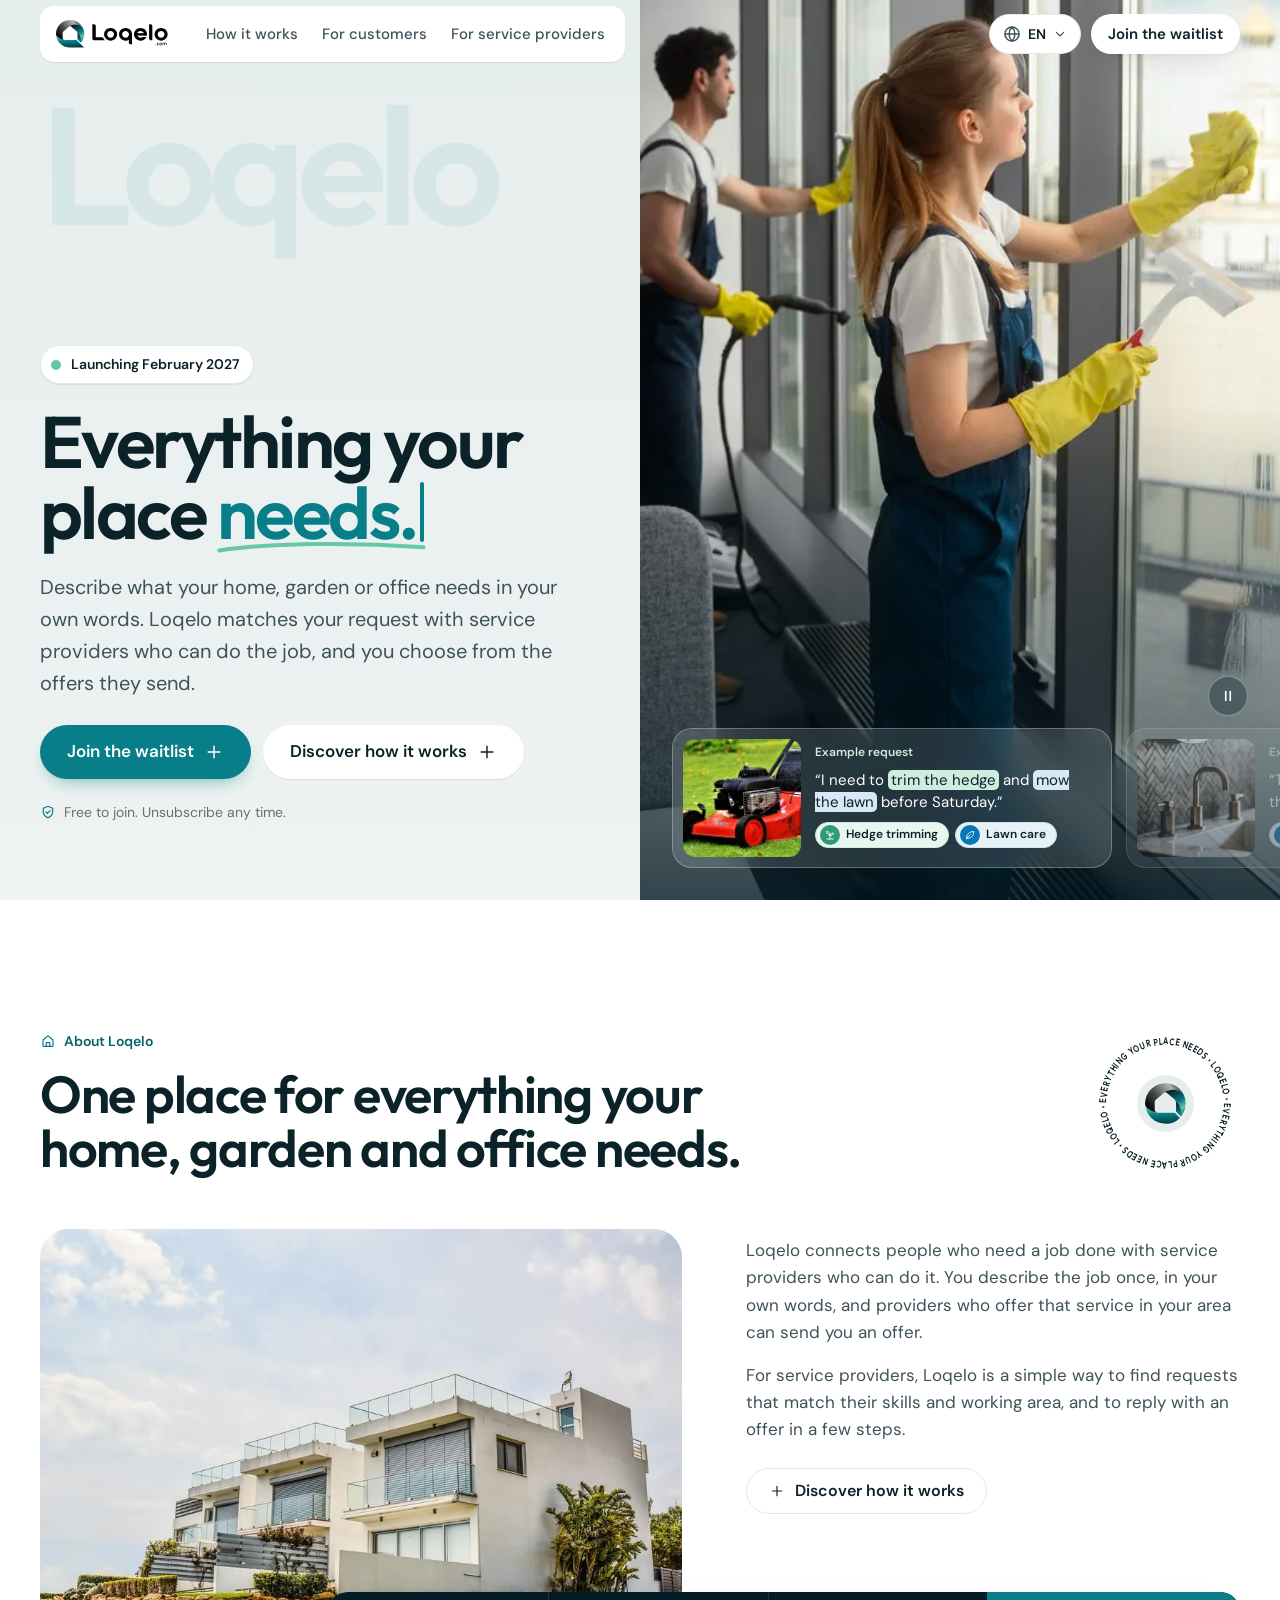
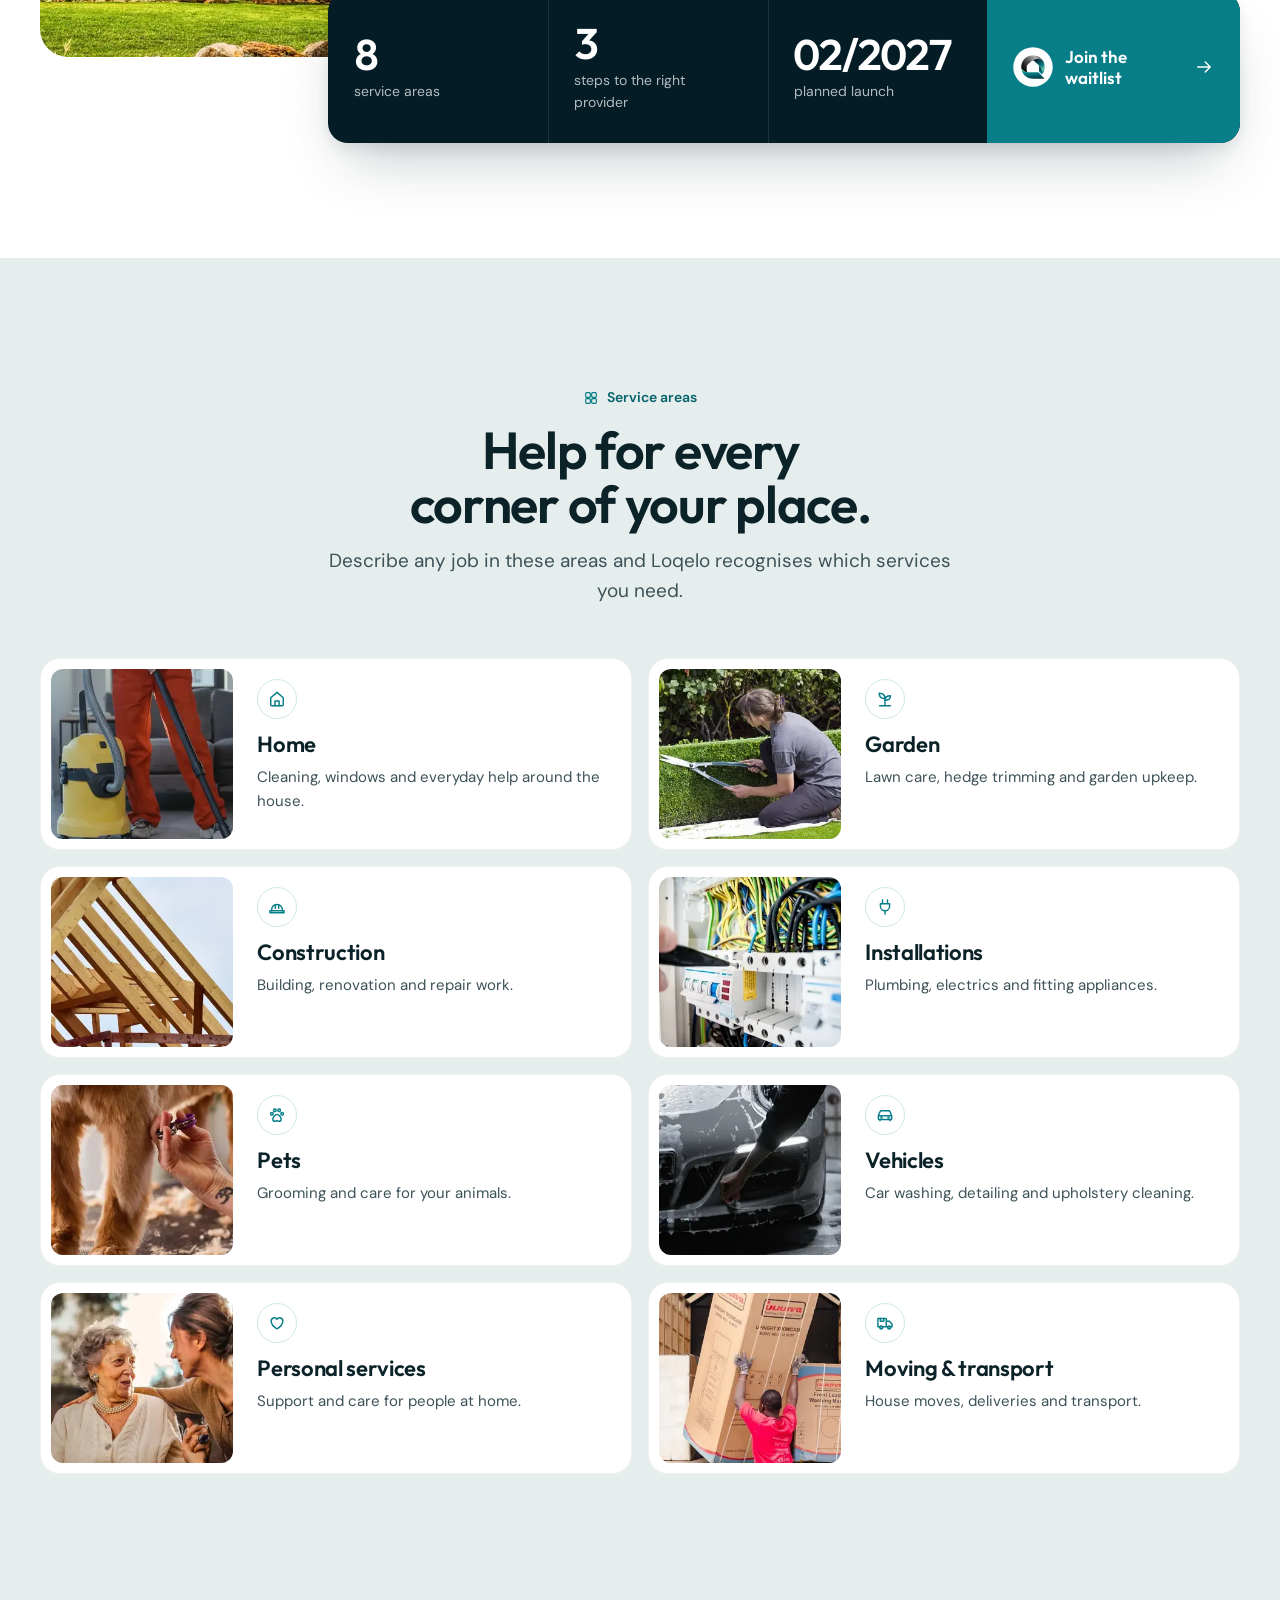
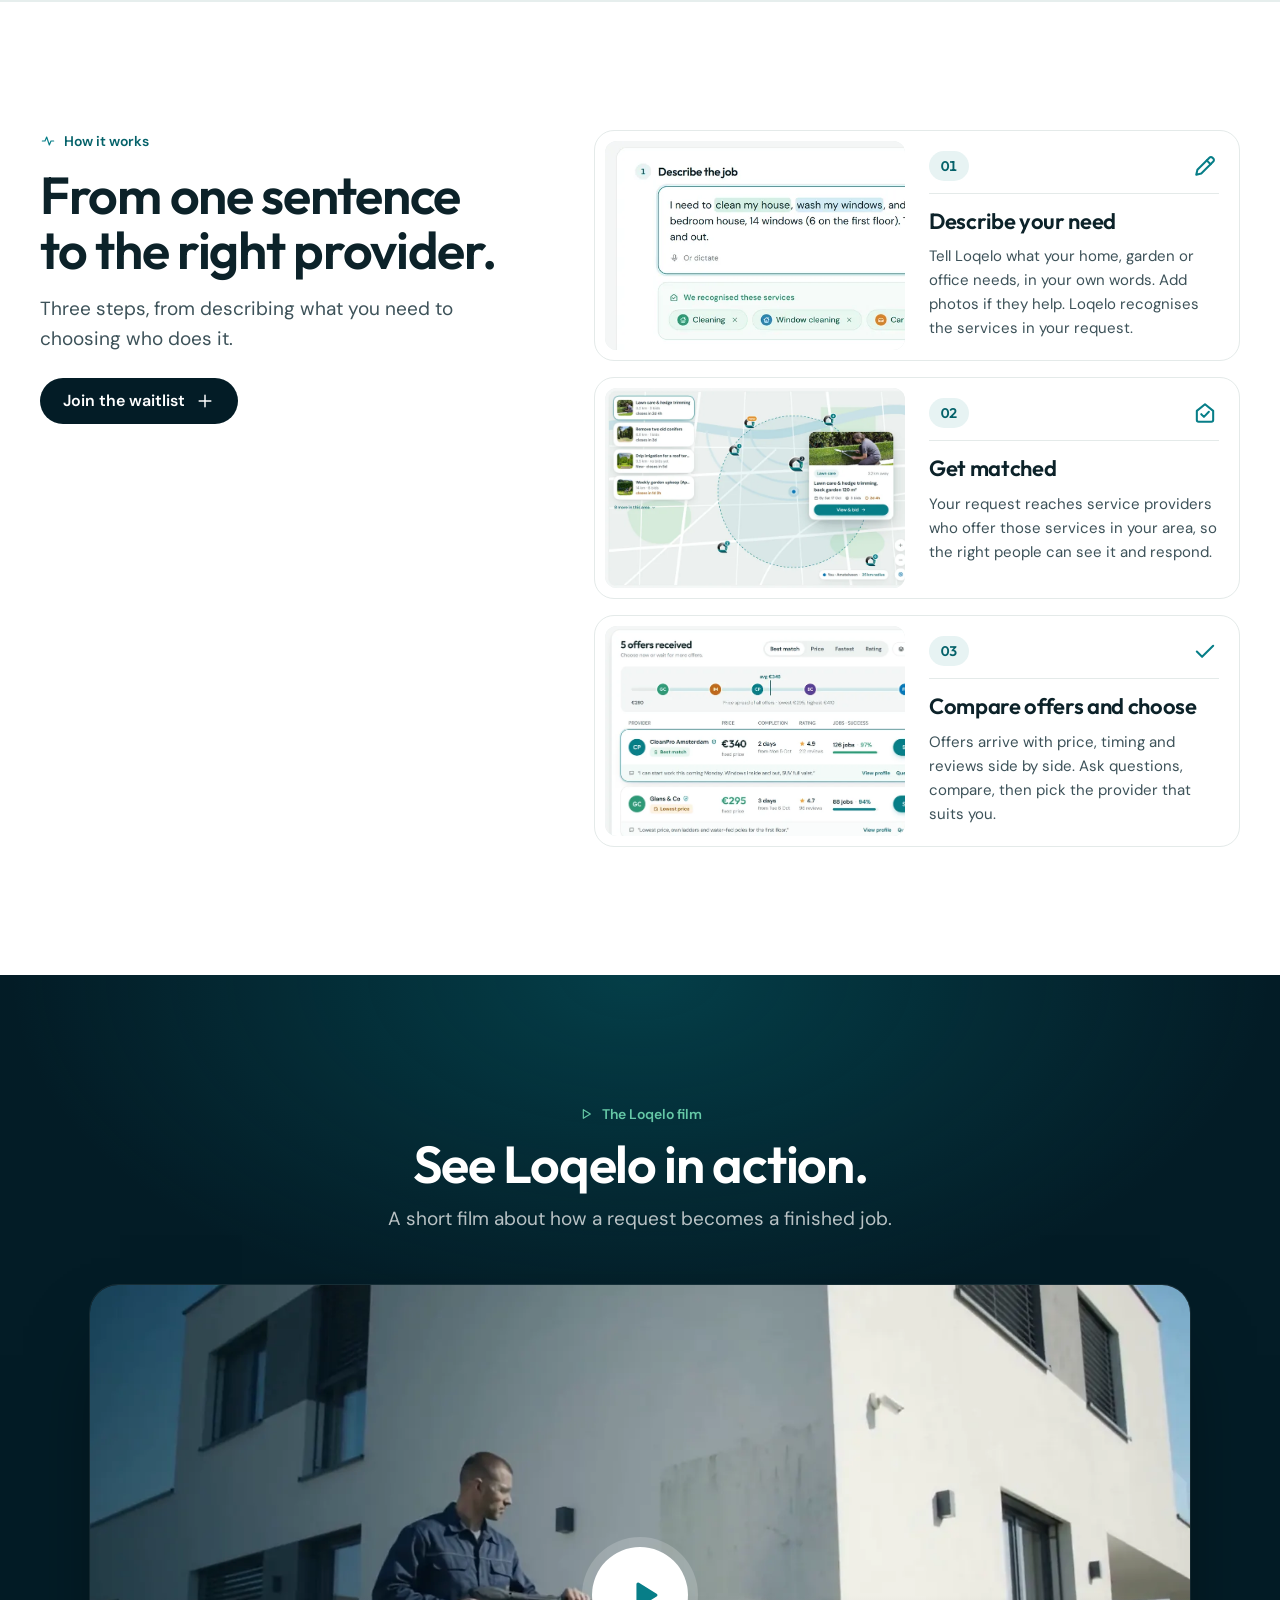
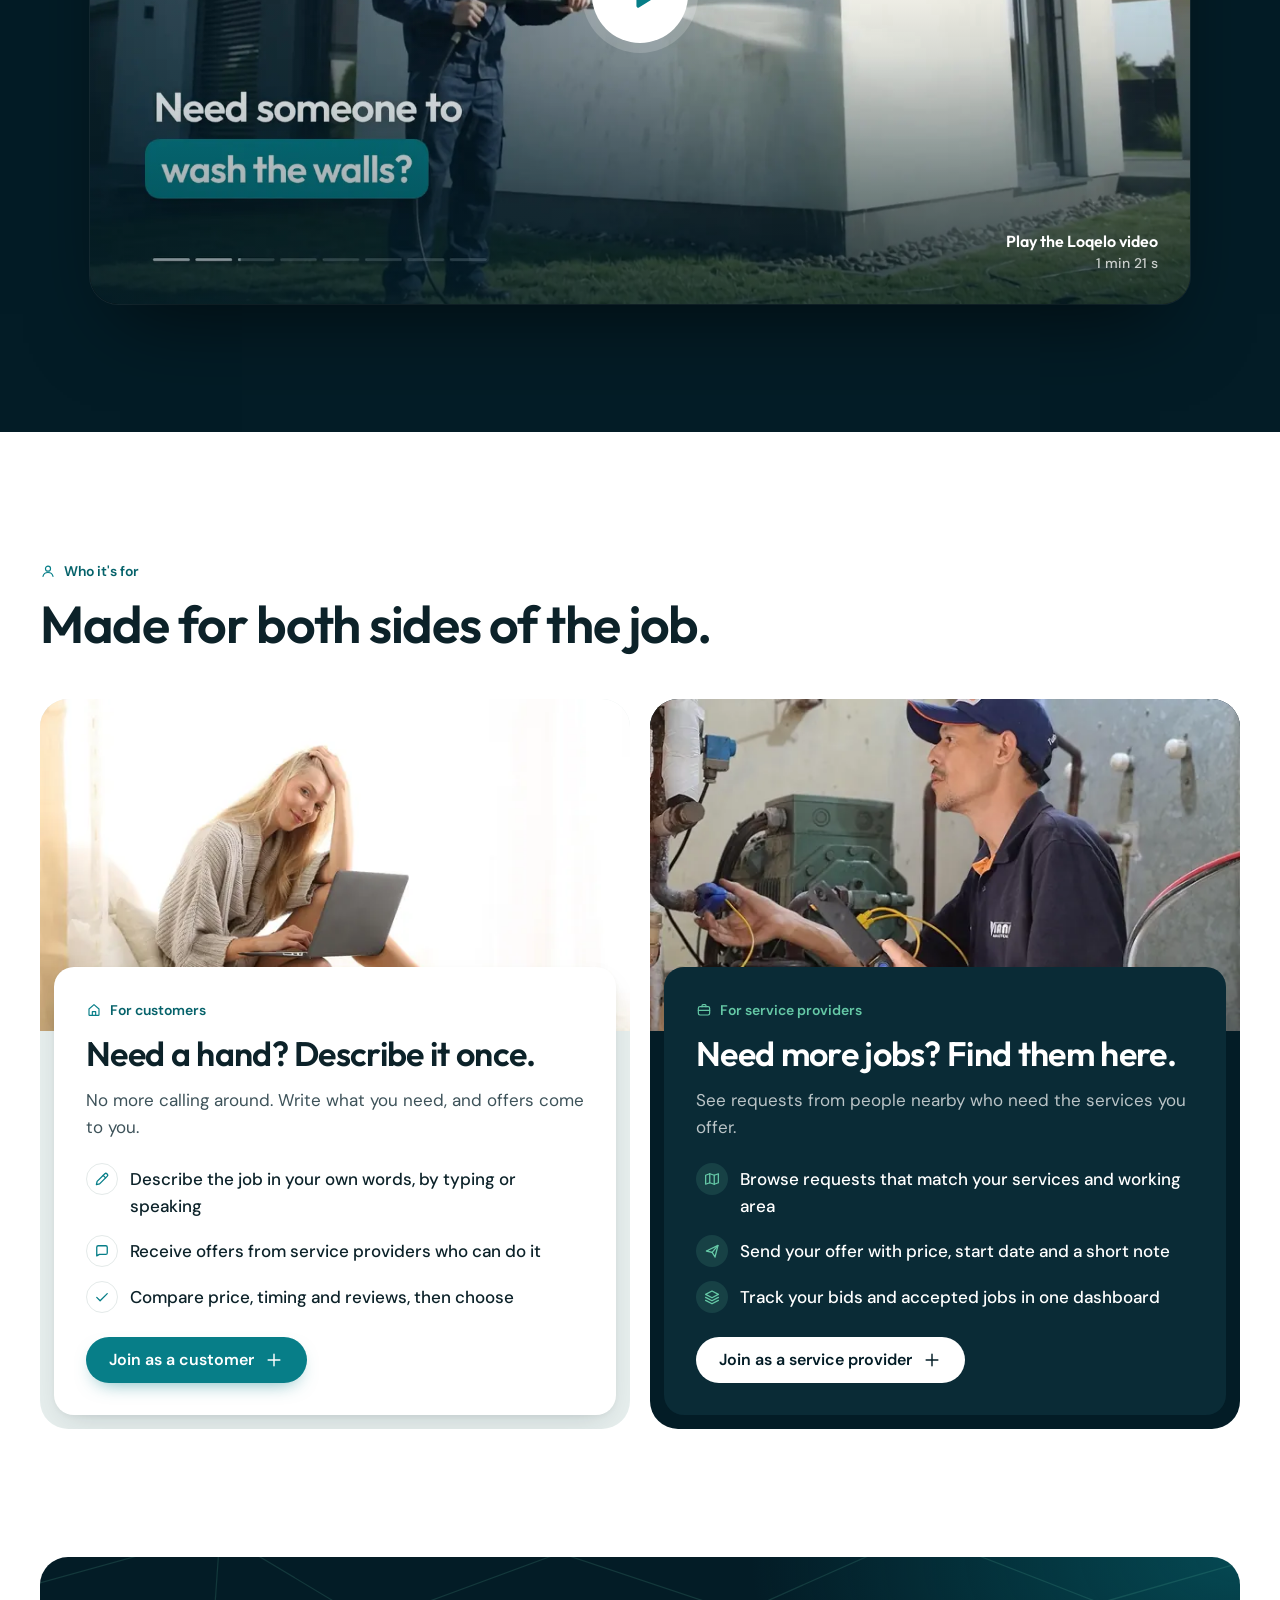
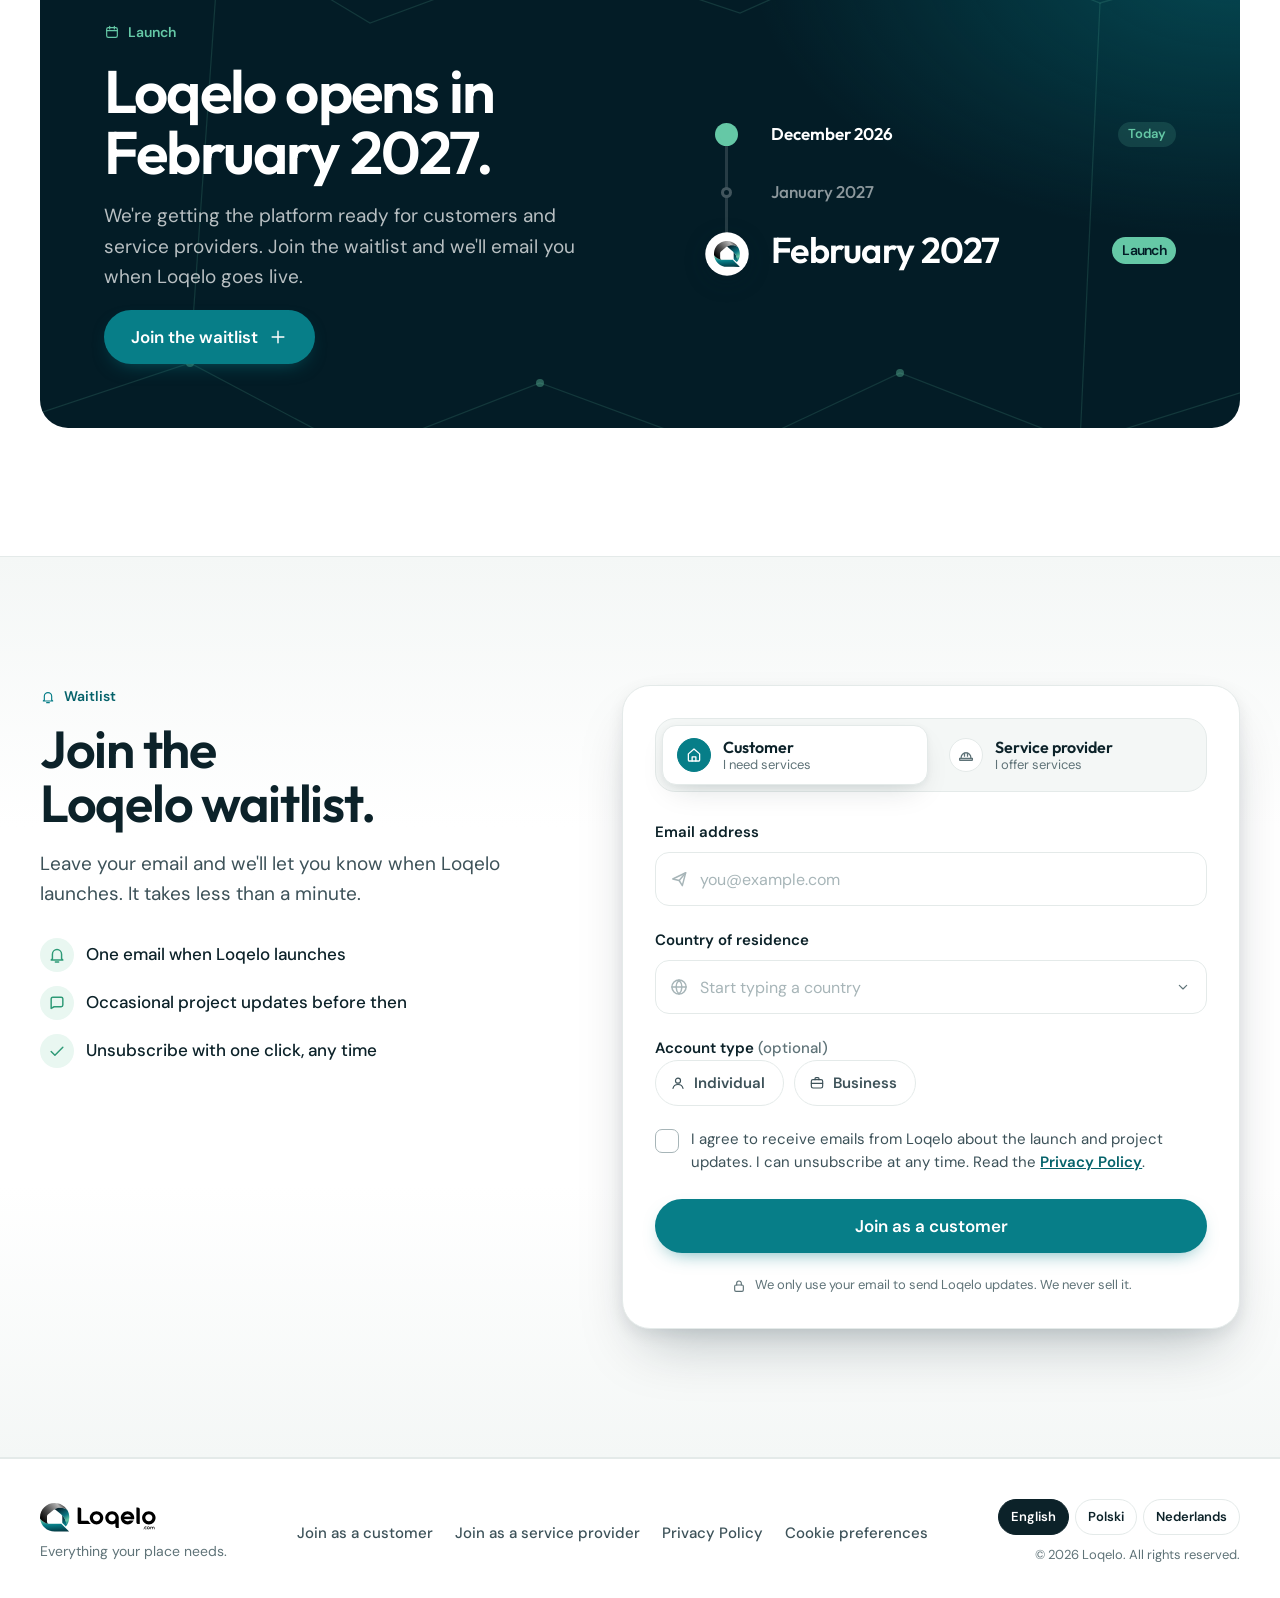
==== commit 2e1a85b3: "Version 2: typewriter headline in the hero Co-Authored-By: Claude Opus 5.5 <noreply@anthropic.com> C" ====
--- a/v2/index.html
+++ b/v2/index.html
@@ -93,7 +93,7 @@
     <p class="v2hero__mark" aria-hidden="true">Loqelo</p>
     <div class="v2hero__copy hero__copy">
       <p class="badge"><span class="badge__dot" aria-hidden="true"></span><span data-i18n="hero.badge">Launching February 2027</span></p>
-      <h1 class="hero__title v2hero__title" id="hero-title"><span data-i18n="hero.titleA">Everything your place</span> <span class="hero__accent"><span data-i18n="hero.titleB">needs.</span><svg class="swash" viewBox="0 0 300 18" preserveAspectRatio="none" aria-hidden="true"><path d="M3 13 C 80 3, 200 3, 297 9"/></svg></span></h1>
+      <h1 class="hero__title v2hero__title" id="hero-title" data-typewriter><span data-i18n="hero.titleA">Everything your place</span> <span class="hero__accent"><span data-i18n="hero.titleB">needs.</span><svg class="swash" viewBox="0 0 300 18" preserveAspectRatio="none" aria-hidden="true"><path d="M3 13 C 80 3, 200 3, 297 9"/></svg></span></h1>
       <p class="hero__lead" data-i18n="hero.lead">Describe what your home, garden or office needs in your own words. Loqelo matches your request with service providers who can do the job, and you choose from the offers they send.</p>
       <div class="hero__ctas">
         <a class="btn btn--primary btn--lg" href="#waitlist" data-cta="hero"><span data-i18n="hero.ctaPrimary">Join the waitlist</span><svg class="ic" aria-hidden="true"><use href="#i-plus"/></svg></a>
--- a/assets/css/v2.css
+++ b/assets/css/v2.css
@@ -207,3 +207,14 @@
   .v2strip__track{transition:none}
 }
 @media (min-width:1024px){.v2 .hdr__logo img{width:112px}.v2 .hdr__nav a{padding:8px 10px}}
+
+/* ---------- Typewriter headline ---------- */
+.hero__title[data-typewriter] .tw{display:inline-block;white-space:nowrap}
+.hero__title[data-typewriter] .ch{opacity:0}
+.hero__title[data-typewriter] .ch.on{opacity:1}
+.hero__title[data-typewriter] .swash path{animation:none}
+.hero__title[data-typewriter].is-typed .swash path{animation:draw 1s .15s var(--ease) forwards}
+.tcaret{display:inline-block;width:.06em;min-width:3px;height:.82em;margin:0 .02em 0 .03em;vertical-align:-.04em;border-radius:2px;background:var(--teal);animation:blink 1s steps(1) infinite}
+.tcaret.is-done{animation:fadeCaret .5s forwards}
+@keyframes fadeCaret{to{opacity:0}}
+@media (prefers-reduced-motion:reduce){.hero__title[data-typewriter] .ch{opacity:1}.tcaret{display:none}.hero__title[data-typewriter] .swash path{stroke-dashoffset:0}}
